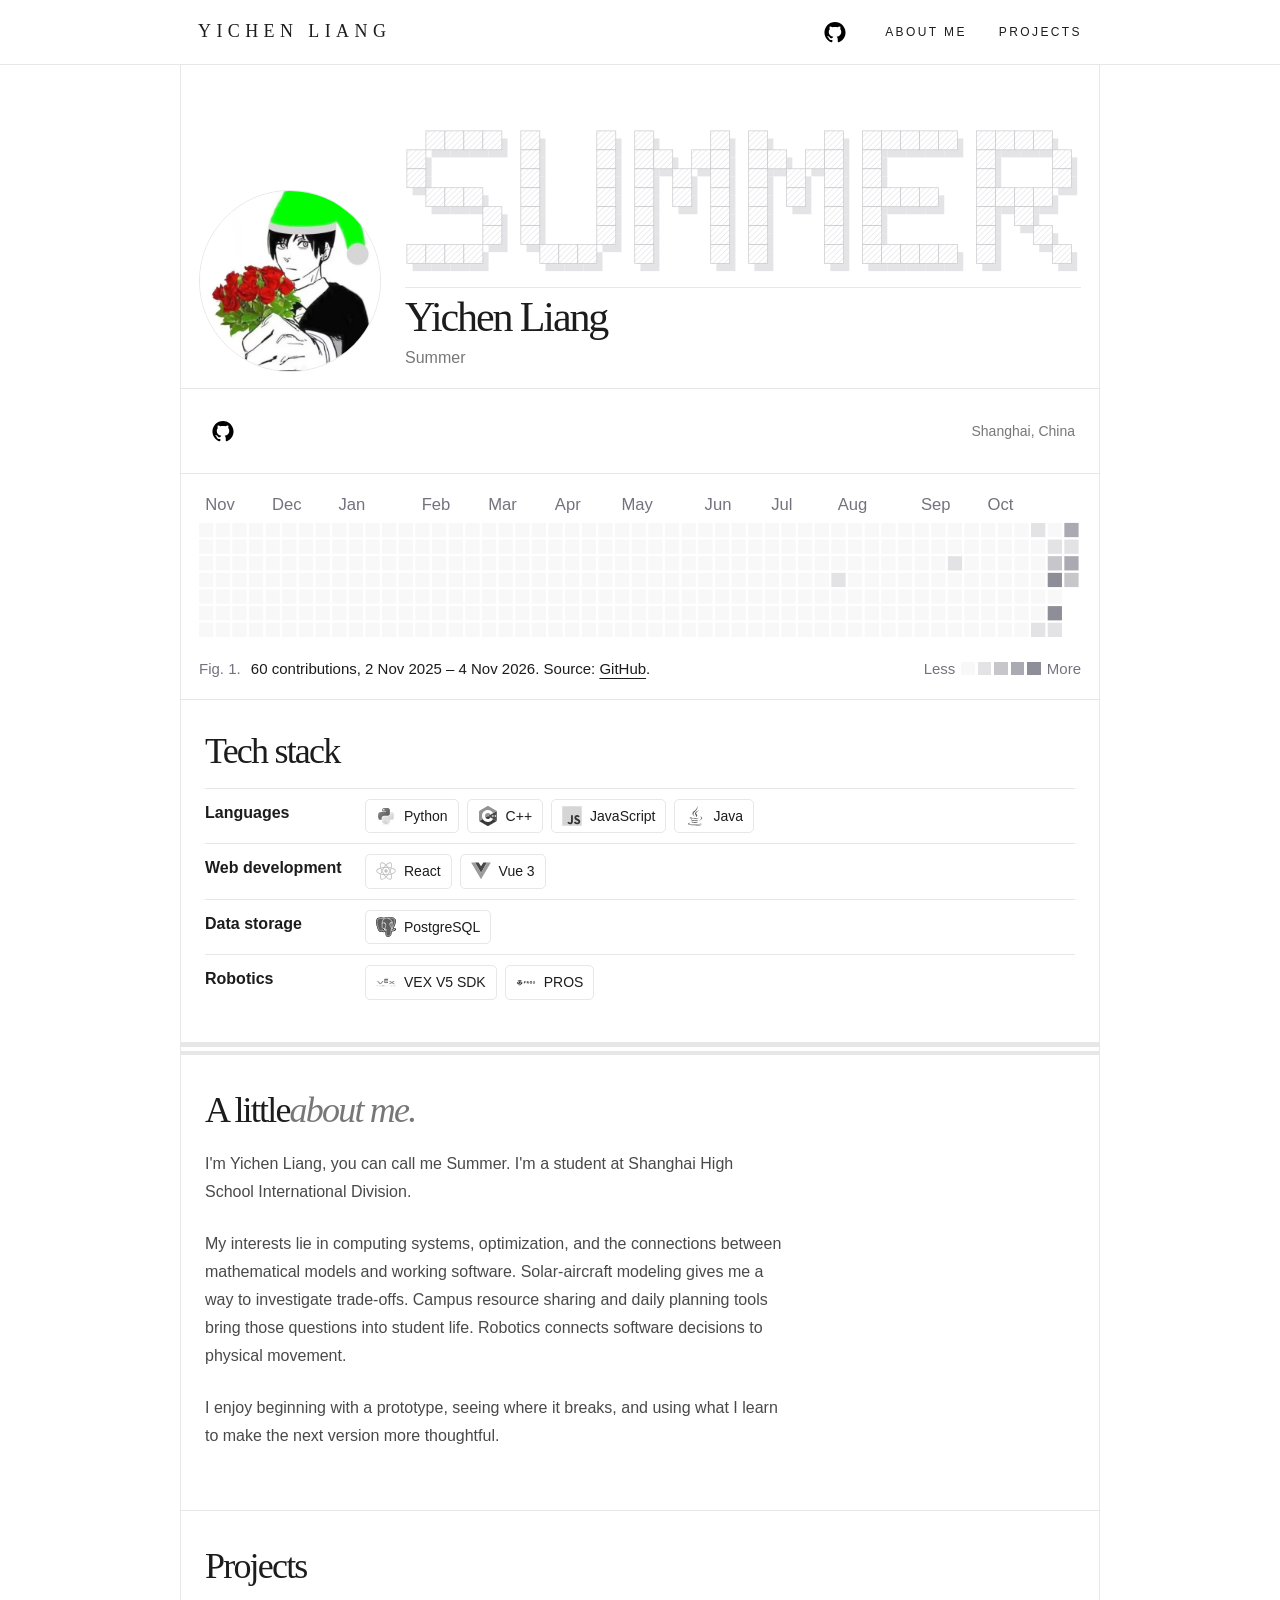
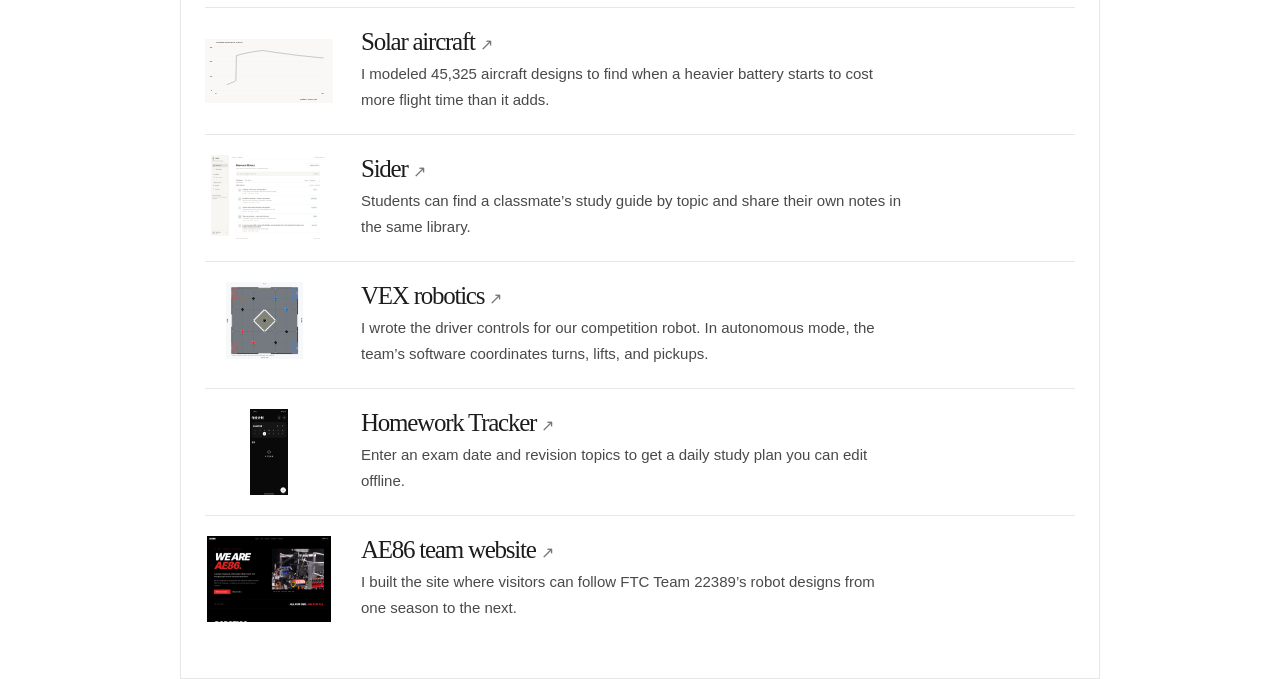
==== index.html @ dab68943 "Add personal portfolio website and project galleries" ====
<!doctype html>
<html lang="en">
  <head>
    <meta charset="utf-8" />
    <meta name="viewport" content="width=device-width,initial-scale=1" />
    <meta
      name="description"
      content="Yichen Liang — selected explorations in computational modeling, control software, and computing systems."
    />
    <title>Yichen Liang — About Me</title>
    <link rel="stylesheet" href="style.css" />
  </head>
  <body class="profile-page">
    <a class="skip" href="#main">Skip to content</a>
    <header>
      <nav class="wrap" aria-label="Main navigation">
        <span class="logo">YICHEN LIANG</span>
        <div class="links">
          <a class="github-icon-link" href="https://github.com/summerliang74" aria-label="Summer on GitHub">
          <img src="assets/github-mark.svg" width="22" height="22" alt="" />
        </a><a class="link" href="#about">About Me</a
          ><a class="link" href="#projects">Projects</a>  
        </div>
      </nav>
    </header>
    <main id="main" class="wrap">
      <section class="profile-head">
        <img
          class="profile-avatar"
          src="assets/summer-avatar.jpg"
          width="940"
          height="940"
          alt="Summer’s illustrated avatar holding red roses"
        /><img
          class="profile-wordmark"
          src="assets/summer-wordmark.svg"
          alt=""
          aria-hidden="true"
        />
        <div class="profile-identity">
          <h1>Yichen Liang</h1>
          <p>Summer</p>
        </div>
      </section>
      <div class="profile-bar">
        <a class="github-icon-link" href="https://github.com/summerliang74" aria-label="Summer on GitHub">
          <img src="assets/github-mark.svg" width="22" height="22" alt="" />
        </a><span>Shanghai, China</span>
      </div>
      <section class="github-activity" aria-label="GitHub contributions">
        <figure class="activity-plate">
          <div
            class="calendar-scroll"
            tabindex="0"
            aria-label="Daily contributions. Use left and right arrow keys to explore dates."
          >
            <svg
              xmlns="http://www.w3.org/2000/svg"
              viewBox="0 0 1113 186"
              font-family="Arial,sans-serif"
              font-size="21"
              fill="#73737f"
            >
              <text x="8" y="23">Nov</text>
              <text x="92" y="23">Dec</text>
              <text x="176" y="23">Jan</text>
              <text x="281" y="23">Feb</text>
              <text x="365" y="23">Mar</text>
              <text x="449" y="23">Apr</text>
              <text x="533" y="23">May</text>
              <text x="638" y="23">Jun</text>
              <text x="722" y="23">Jul</text>
              <text x="806" y="23">Aug</text>
              <text x="911" y="23">Sep</text>
              <text x="995" y="23">Oct</text>
              <rect
                x="0"
                y="39"
                width="18"
                height="18"
                fill="#f8f8f8"
                data-day="2025-11-02"
                data-count="0"
              />
              <rect
                x="0"
                y="60"
                width="18"
                height="18"
                fill="#f8f8f8"
                data-day="2025-11-03"
                data-count="0"
              />
              <rect
                x="0"
                y="81"
                width="18"
                height="18"
                fill="#f8f8f8"
                data-day="2025-11-04"
                data-count="0"
              />
              <rect
                x="0"
                y="102"
                width="18"
                height="18"
                fill="#f8f8f8"
                data-day="2025-11-05"
                data-count="0"
              />
              <rect
                x="0"
                y="123"
                width="18"
                height="18"
                fill="#f8f8f8"
                data-day="2025-11-06"
                data-count="0"
              />
              <rect
                x="0"
                y="144"
                width="18"
                height="18"
                fill="#f8f8f8"
                data-day="2025-11-07"
                data-count="0"
              />
              <rect
                x="0"
                y="165"
                width="18"
                height="18"
                fill="#f8f8f8"
                data-day="2025-11-08"
                data-count="0"
              />
              <rect
                x="21"
                y="39"
                width="18"
                height="18"
                fill="#f8f8f8"
                data-day="2025-11-09"
                data-count="0"
              />
              <rect
                x="21"
                y="60"
                width="18"
                height="18"
                fill="#f8f8f8"
                data-day="2025-11-10"
                data-count="0"
              />
              <rect
                x="21"
                y="81"
                width="18"
                height="18"
                fill="#f8f8f8"
                data-day="2025-11-11"
                data-count="0"
              />
              <rect
                x="21"
                y="102"
                width="18"
                height="18"
                fill="#f8f8f8"
                data-day="2025-11-12"
                data-count="0"
              />
              <rect
                x="21"
                y="123"
                width="18"
                height="18"
                fill="#f8f8f8"
                data-day="2025-11-13"
                data-count="0"
              />
              <rect
                x="21"
                y="144"
                width="18"
                height="18"
                fill="#f8f8f8"
                data-day="2025-11-14"
                data-count="0"
              />
              <rect
                x="21"
                y="165"
                width="18"
                height="18"
                fill="#f8f8f8"
                data-day="2025-11-15"
                data-count="0"
              />
              <rect
                x="42"
                y="39"
                width="18"
                height="18"
                fill="#f8f8f8"
                data-day="2025-11-16"
                data-count="0"
              />
              <rect
                x="42"
                y="60"
                width="18"
                height="18"
                fill="#f8f8f8"
                data-day="2025-11-17"
                data-count="0"
              />
              <rect
                x="42"
                y="81"
                width="18"
                height="18"
                fill="#f8f8f8"
                data-day="2025-11-18"
                data-count="0"
              />
              <rect
                x="42"
                y="102"
                width="18"
                height="18"
                fill="#f8f8f8"
                data-day="2025-11-19"
                data-count="0"
              />
              <rect
                x="42"
                y="123"
                width="18"
                height="18"
                fill="#f8f8f8"
                data-day="2025-11-20"
                data-count="0"
              />
              <rect
                x="42"
                y="144"
                width="18"
                height="18"
                fill="#f8f8f8"
                data-day="2025-11-21"
                data-count="0"
              />
              <rect
                x="42"
                y="165"
                width="18"
                height="18"
                fill="#f8f8f8"
                data-day="2025-11-22"
                data-count="0"
              />
              <rect
                x="63"
                y="39"
                width="18"
                height="18"
                fill="#f8f8f8"
                data-day="2025-11-23"
                data-count="0"
              />
              <rect
                x="63"
                y="60"
                width="18"
                height="18"
                fill="#f8f8f8"
                data-day="2025-11-24"
                data-count="0"
              />
              <rect
                x="63"
                y="81"
                width="18"
                height="18"
                fill="#f8f8f8"
                data-day="2025-11-25"
                data-count="0"
              />
              <rect
                x="63"
                y="102"
                width="18"
                height="18"
                fill="#f8f8f8"
                data-day="2025-11-26"
                data-count="0"
              />
              <rect
                x="63"
                y="123"
                width="18"
                height="18"
                fill="#f8f8f8"
                data-day="2025-11-27"
                data-count="0"
              />
              <rect
                x="63"
                y="144"
                width="18"
                height="18"
                fill="#f8f8f8"
                data-day="2025-11-28"
                data-count="0"
              />
              <rect
                x="63"
                y="165"
                width="18"
                height="18"
                fill="#f8f8f8"
                data-day="2025-11-29"
                data-count="0"
              />
              <rect
                x="84"
                y="39"
                width="18"
                height="18"
                fill="#f8f8f8"
                data-day="2025-11-30"
                data-count="0"
              />
              <rect
                x="84"
                y="60"
                width="18"
                height="18"
                fill="#f8f8f8"
                data-day="2025-12-01"
                data-count="0"
              />
              <rect
                x="84"
                y="81"
                width="18"
                height="18"
                fill="#f8f8f8"
                data-day="2025-12-02"
                data-count="0"
              />
              <rect
                x="84"
                y="102"
                width="18"
                height="18"
                fill="#f8f8f8"
                data-day="2025-12-03"
                data-count="0"
              />
              <rect
                x="84"
                y="123"
                width="18"
                height="18"
                fill="#f8f8f8"
                data-day="2025-12-04"
                data-count="0"
              />
              <rect
                x="84"
                y="144"
                width="18"
                height="18"
                fill="#f8f8f8"
                data-day="2025-12-05"
                data-count="0"
              />
              <rect
                x="84"
                y="165"
                width="18"
                height="18"
                fill="#f8f8f8"
                data-day="2025-12-06"
                data-count="0"
              />
              <rect
                x="105"
                y="39"
                width="18"
                height="18"
                fill="#f8f8f8"
                data-day="2025-12-07"
                data-count="0"
              />
              <rect
                x="105"
                y="60"
                width="18"
                height="18"
                fill="#f8f8f8"
                data-day="2025-12-08"
                data-count="0"
              />
              <rect
                x="105"
                y="81"
                width="18"
                height="18"
                fill="#f8f8f8"
                data-day="2025-12-09"
                data-count="0"
              />
              <rect
                x="105"
                y="102"
                width="18"
                height="18"
                fill="#f8f8f8"
                data-day="2025-12-10"
                data-count="0"
              />
              <rect
                x="105"
                y="123"
                width="18"
                height="18"
                fill="#f8f8f8"
                data-day="2025-12-11"
                data-count="0"
              />
              <rect
                x="105"
                y="144"
                width="18"
                height="18"
                fill="#f8f8f8"
                data-day="2025-12-12"
                data-count="0"
              />
              <rect
                x="105"
                y="165"
                width="18"
                height="18"
                fill="#f8f8f8"
                data-day="2025-12-13"
                data-count="0"
              />
              <rect
                x="126"
                y="39"
                width="18"
                height="18"
                fill="#f8f8f8"
                data-day="2025-12-14"
                data-count="0"
              />
              <rect
                x="126"
                y="60"
                width="18"
                height="18"
                fill="#f8f8f8"
                data-day="2025-12-15"
                data-count="0"
              />
              <rect
                x="126"
                y="81"
                width="18"
                height="18"
                fill="#f8f8f8"
                data-day="2025-12-16"
                data-count="0"
              />
              <rect
                x="126"
                y="102"
                width="18"
                height="18"
                fill="#f8f8f8"
                data-day="2025-12-17"
                data-count="0"
              />
              <rect
                x="126"
                y="123"
                width="18"
                height="18"
                fill="#f8f8f8"
                data-day="2025-12-18"
                data-count="0"
              />
              <rect
                x="126"
                y="144"
                width="18"
                height="18"
                fill="#f8f8f8"
                data-day="2025-12-19"
                data-count="0"
              />
              <rect
                x="126"
                y="165"
                width="18"
                height="18"
                fill="#f8f8f8"
                data-day="2025-12-20"
                data-count="0"
              />
              <rect
                x="147"
                y="39"
                width="18"
                height="18"
                fill="#f8f8f8"
                data-day="2025-12-21"
                data-count="0"
              />
              <rect
                x="147"
                y="60"
                width="18"
                height="18"
                fill="#f8f8f8"
                data-day="2025-12-22"
                data-count="0"
              />
              <rect
                x="147"
                y="81"
                width="18"
                height="18"
                fill="#f8f8f8"
                data-day="2025-12-23"
                data-count="0"
              />
              <rect
                x="147"
                y="102"
                width="18"
                height="18"
                fill="#f8f8f8"
                data-day="2025-12-24"
                data-count="0"
              />
              <rect
                x="147"
                y="123"
                width="18"
                height="18"
                fill="#f8f8f8"
                data-day="2025-12-25"
                data-count="0"
              />
              <rect
                x="147"
                y="144"
                width="18"
                height="18"
                fill="#f8f8f8"
                data-day="2025-12-26"
                data-count="0"
              />
              <rect
                x="147"
                y="165"
                width="18"
                height="18"
                fill="#f8f8f8"
                data-day="2025-12-27"
                data-count="0"
              />
              <rect
                x="168"
                y="39"
                width="18"
                height="18"
                fill="#f8f8f8"
                data-day="2025-12-28"
                data-count="0"
              />
              <rect
                x="168"
                y="60"
                width="18"
                height="18"
                fill="#f8f8f8"
                data-day="2025-12-29"
                data-count="0"
              />
              <rect
                x="168"
                y="81"
                width="18"
                height="18"
                fill="#f8f8f8"
                data-day="2025-12-30"
                data-count="0"
              />
              <rect
                x="168"
                y="102"
                width="18"
                height="18"
                fill="#f8f8f8"
                data-day="2025-12-31"
                data-count="0"
              />
              <rect
                x="168"
                y="123"
                width="18"
                height="18"
                fill="#f8f8f8"
                data-day="2026-01-01"
                data-count="0"
              />
              <rect
                x="168"
                y="144"
                width="18"
                height="18"
                fill="#f8f8f8"
                data-day="2026-01-02"
                data-count="0"
              />
              <rect
                x="168"
                y="165"
                width="18"
                height="18"
                fill="#f8f8f8"
                data-day="2026-01-03"
                data-count="0"
              />
              <rect
                x="189"
                y="39"
                width="18"
                height="18"
                fill="#f8f8f8"
                data-day="2026-01-04"
                data-count="0"
              />
              <rect
                x="189"
                y="60"
                width="18"
                height="18"
                fill="#f8f8f8"
                data-day="2026-01-05"
                data-count="0"
              />
              <rect
                x="189"
                y="81"
                width="18"
                height="18"
                fill="#f8f8f8"
                data-day="2026-01-06"
                data-count="0"
              />
              <rect
                x="189"
                y="102"
                width="18"
                height="18"
                fill="#f8f8f8"
                data-day="2026-01-07"
                data-count="0"
              />
              <rect
                x="189"
                y="123"
                width="18"
                height="18"
                fill="#f8f8f8"
                data-day="2026-01-08"
                data-count="0"
              />
              <rect
                x="189"
                y="144"
                width="18"
                height="18"
                fill="#f8f8f8"
                data-day="2026-01-09"
                data-count="0"
              />
              <rect
                x="189"
                y="165"
                width="18"
                height="18"
                fill="#f8f8f8"
                data-day="2026-01-10"
                data-count="0"
              />
              <rect
                x="210"
                y="39"
                width="18"
                height="18"
                fill="#f8f8f8"
                data-day="2026-01-11"
                data-count="0"
              />
              <rect
                x="210"
                y="60"
                width="18"
                height="18"
                fill="#f8f8f8"
                data-day="2026-01-12"
                data-count="0"
              />
              <rect
                x="210"
                y="81"
                width="18"
                height="18"
                fill="#f8f8f8"
                data-day="2026-01-13"
                data-count="0"
              />
              <rect
                x="210"
                y="102"
                width="18"
                height="18"
                fill="#f8f8f8"
                data-day="2026-01-14"
                data-count="0"
              />
              <rect
                x="210"
                y="123"
                width="18"
                height="18"
                fill="#f8f8f8"
                data-day="2026-01-15"
                data-count="0"
              />
              <rect
                x="210"
                y="144"
                width="18"
                height="18"
                fill="#f8f8f8"
                data-day="2026-01-16"
                data-count="0"
              />
              <rect
                x="210"
                y="165"
                width="18"
                height="18"
                fill="#f8f8f8"
                data-day="2026-01-17"
                data-count="0"
              />
              <rect
                x="231"
                y="39"
                width="18"
                height="18"
                fill="#f8f8f8"
                data-day="2026-01-18"
                data-count="0"
              />
              <rect
                x="231"
                y="60"
                width="18"
                height="18"
                fill="#f8f8f8"
                data-day="2026-01-19"
                data-count="0"
              />
              <rect
                x="231"
                y="81"
                width="18"
                height="18"
                fill="#f8f8f8"
                data-day="2026-01-20"
                data-count="0"
              />
              <rect
                x="231"
                y="102"
                width="18"
                height="18"
                fill="#f8f8f8"
                data-day="2026-01-21"
                data-count="0"
              />
              <rect
                x="231"
                y="123"
                width="18"
                height="18"
                fill="#f8f8f8"
                data-day="2026-01-22"
                data-count="0"
              />
              <rect
                x="231"
                y="144"
                width="18"
                height="18"
                fill="#f8f8f8"
                data-day="2026-01-23"
                data-count="0"
              />
              <rect
                x="231"
                y="165"
                width="18"
                height="18"
                fill="#f8f8f8"
                data-day="2026-01-24"
                data-count="0"
              />
              <rect
                x="252"
                y="39"
                width="18"
                height="18"
                fill="#f8f8f8"
                data-day="2026-01-25"
                data-count="0"
              />
              <rect
                x="252"
                y="60"
                width="18"
                height="18"
                fill="#f8f8f8"
                data-day="2026-01-26"
                data-count="0"
              />
              <rect
                x="252"
                y="81"
                width="18"
                height="18"
                fill="#f8f8f8"
                data-day="2026-01-27"
                data-count="0"
              />
              <rect
                x="252"
                y="102"
                width="18"
                height="18"
                fill="#f8f8f8"
                data-day="2026-01-28"
                data-count="0"
              />
              <rect
                x="252"
                y="123"
                width="18"
                height="18"
                fill="#f8f8f8"
                data-day="2026-01-29"
                data-count="0"
              />
              <rect
                x="252"
                y="144"
                width="18"
                height="18"
                fill="#f8f8f8"
                data-day="2026-01-30"
                data-count="0"
              />
              <rect
                x="252"
                y="165"
                width="18"
                height="18"
                fill="#f8f8f8"
                data-day="2026-01-31"
                data-count="0"
              />
              <rect
                x="273"
                y="39"
                width="18"
                height="18"
                fill="#f8f8f8"
                data-day="2026-02-01"
                data-count="0"
              />
              <rect
                x="273"
                y="60"
                width="18"
                height="18"
                fill="#f8f8f8"
                data-day="2026-02-02"
                data-count="0"
              />
              <rect
                x="273"
                y="81"
                width="18"
                height="18"
                fill="#f8f8f8"
                data-day="2026-02-03"
                data-count="0"
              />
              <rect
                x="273"
                y="102"
                width="18"
                height="18"
                fill="#f8f8f8"
                data-day="2026-02-04"
                data-count="0"
              />
              <rect
                x="273"
                y="123"
                width="18"
                height="18"
                fill="#f8f8f8"
                data-day="2026-02-05"
                data-count="0"
              />
              <rect
                x="273"
                y="144"
                width="18"
                height="18"
                fill="#f8f8f8"
                data-day="2026-02-06"
                data-count="0"
              />
              <rect
                x="273"
                y="165"
                width="18"
                height="18"
                fill="#f8f8f8"
                data-day="2026-02-07"
                data-count="0"
              />
              <rect
                x="294"
                y="39"
                width="18"
                height="18"
                fill="#f8f8f8"
                data-day="2026-02-08"
                data-count="0"
              />
              <rect
                x="294"
                y="60"
                width="18"
                height="18"
                fill="#f8f8f8"
                data-day="2026-02-09"
                data-count="0"
              />
              <rect
                x="294"
                y="81"
                width="18"
                height="18"
                fill="#f8f8f8"
                data-day="2026-02-10"
                data-count="0"
              />
              <rect
                x="294"
                y="102"
                width="18"
                height="18"
                fill="#f8f8f8"
                data-day="2026-02-11"
                data-count="0"
              />
              <rect
                x="294"
                y="123"
                width="18"
                height="18"
                fill="#f8f8f8"
                data-day="2026-02-12"
                data-count="0"
              />
              <rect
                x="294"
                y="144"
                width="18"
                height="18"
                fill="#f8f8f8"
                data-day="2026-02-13"
                data-count="0"
              />
              <rect
                x="294"
                y="165"
                width="18"
                height="18"
                fill="#f8f8f8"
                data-day="2026-02-14"
                data-count="0"
              />
              <rect
                x="315"
                y="39"
                width="18"
                height="18"
                fill="#f8f8f8"
                data-day="2026-02-15"
                data-count="0"
              />
              <rect
                x="315"
                y="60"
                width="18"
                height="18"
                fill="#f8f8f8"
                data-day="2026-02-16"
                data-count="0"
              />
              <rect
                x="315"
                y="81"
                width="18"
                height="18"
                fill="#f8f8f8"
                data-day="2026-02-17"
                data-count="0"
              />
              <rect
                x="315"
                y="102"
                width="18"
                height="18"
                fill="#f8f8f8"
                data-day="2026-02-18"
                data-count="0"
              />
              <rect
                x="315"
                y="123"
                width="18"
                height="18"
                fill="#f8f8f8"
                data-day="2026-02-19"
                data-count="0"
              />
              <rect
                x="315"
                y="144"
                width="18"
                height="18"
                fill="#f8f8f8"
                data-day="2026-02-20"
                data-count="0"
              />
              <rect
                x="315"
                y="165"
                width="18"
                height="18"
                fill="#f8f8f8"
                data-day="2026-02-21"
                data-count="0"
              />
              <rect
                x="336"
                y="39"
                width="18"
                height="18"
                fill="#f8f8f8"
                data-day="2026-02-22"
                data-count="0"
              />
              <rect
                x="336"
                y="60"
                width="18"
                height="18"
                fill="#f8f8f8"
                data-day="2026-02-23"
                data-count="0"
              />
              <rect
                x="336"
                y="81"
                width="18"
                height="18"
                fill="#f8f8f8"
                data-day="2026-02-24"
                data-count="0"
              />
              <rect
                x="336"
                y="102"
                width="18"
                height="18"
                fill="#f8f8f8"
                data-day="2026-02-25"
                data-count="0"
              />
              <rect
                x="336"
                y="123"
                width="18"
                height="18"
                fill="#f8f8f8"
                data-day="2026-02-26"
                data-count="0"
              />
              <rect
                x="336"
                y="144"
                width="18"
                height="18"
                fill="#f8f8f8"
                data-day="2026-02-27"
                data-count="0"
              />
              <rect
                x="336"
                y="165"
                width="18"
                height="18"
                fill="#f8f8f8"
                data-day="2026-02-28"
                data-count="0"
              />
              <rect
                x="357"
                y="39"
                width="18"
                height="18"
                fill="#f8f8f8"
                data-day="2026-03-01"
                data-count="0"
              />
              <rect
                x="357"
                y="60"
                width="18"
                height="18"
                fill="#f8f8f8"
                data-day="2026-03-02"
                data-count="0"
              />
              <rect
                x="357"
                y="81"
                width="18"
                height="18"
                fill="#f8f8f8"
                data-day="2026-03-03"
                data-count="0"
              />
              <rect
                x="357"
                y="102"
                width="18"
                height="18"
                fill="#f8f8f8"
                data-day="2026-03-04"
                data-count="0"
              />
              <rect
                x="357"
                y="123"
                width="18"
                height="18"
                fill="#f8f8f8"
                data-day="2026-03-05"
                data-count="0"
              />
              <rect
                x="357"
                y="144"
                width="18"
                height="18"
                fill="#f8f8f8"
                data-day="2026-03-06"
                data-count="0"
              />
              <rect
                x="357"
                y="165"
                width="18"
                height="18"
                fill="#f8f8f8"
                data-day="2026-03-07"
                data-count="0"
              />
              <rect
                x="378"
                y="39"
                width="18"
                height="18"
                fill="#f8f8f8"
                data-day="2026-03-08"
                data-count="0"
              />
              <rect
                x="378"
                y="60"
                width="18"
                height="18"
                fill="#f8f8f8"
                data-day="2026-03-09"
                data-count="0"
              />
              <rect
                x="378"
                y="81"
                width="18"
                height="18"
                fill="#f8f8f8"
                data-day="2026-03-10"
                data-count="0"
              />
              <rect
                x="378"
                y="102"
                width="18"
                height="18"
                fill="#f8f8f8"
                data-day="2026-03-11"
                data-count="0"
              />
              <rect
                x="378"
                y="123"
                width="18"
                height="18"
                fill="#f8f8f8"
                data-day="2026-03-12"
                data-count="0"
              />
              <rect
                x="378"
                y="144"
                width="18"
                height="18"
                fill="#f8f8f8"
                data-day="2026-03-13"
                data-count="0"
              />
              <rect
                x="378"
                y="165"
                width="18"
                height="18"
                fill="#f8f8f8"
                data-day="2026-03-14"
                data-count="0"
              />
              <rect
                x="399"
                y="39"
                width="18"
                height="18"
                fill="#f8f8f8"
                data-day="2026-03-15"
                data-count="0"
              />
              <rect
                x="399"
                y="60"
                width="18"
                height="18"
                fill="#f8f8f8"
                data-day="2026-03-16"
                data-count="0"
              />
              <rect
                x="399"
                y="81"
                width="18"
                height="18"
                fill="#f8f8f8"
                data-day="2026-03-17"
                data-count="0"
              />
              <rect
                x="399"
                y="102"
                width="18"
                height="18"
                fill="#f8f8f8"
                data-day="2026-03-18"
                data-count="0"
              />
              <rect
                x="399"
                y="123"
                width="18"
                height="18"
                fill="#f8f8f8"
                data-day="2026-03-19"
                data-count="0"
              />
              <rect
                x="399"
                y="144"
                width="18"
                height="18"
                fill="#f8f8f8"
                data-day="2026-03-20"
                data-count="0"
              />
              <rect
                x="399"
                y="165"
                width="18"
                height="18"
                fill="#f8f8f8"
                data-day="2026-03-21"
                data-count="0"
              />
              <rect
                x="420"
                y="39"
                width="18"
                height="18"
                fill="#f8f8f8"
                data-day="2026-03-22"
                data-count="0"
              />
              <rect
                x="420"
                y="60"
                width="18"
                height="18"
                fill="#f8f8f8"
                data-day="2026-03-23"
                data-count="0"
              />
              <rect
                x="420"
                y="81"
                width="18"
                height="18"
                fill="#f8f8f8"
                data-day="2026-03-24"
                data-count="0"
              />
              <rect
                x="420"
                y="102"
                width="18"
                height="18"
                fill="#f8f8f8"
                data-day="2026-03-25"
                data-count="0"
              />
              <rect
                x="420"
                y="123"
                width="18"
                height="18"
                fill="#f8f8f8"
                data-day="2026-03-26"
                data-count="0"
              />
              <rect
                x="420"
                y="144"
                width="18"
                height="18"
                fill="#f8f8f8"
                data-day="2026-03-27"
                data-count="0"
              />
              <rect
                x="420"
                y="165"
                width="18"
                height="18"
                fill="#f8f8f8"
                data-day="2026-03-28"
                data-count="0"
              />
              <rect
                x="441"
                y="39"
                width="18"
                height="18"
                fill="#f8f8f8"
                data-day="2026-03-29"
                data-count="0"
              />
              <rect
                x="441"
                y="60"
                width="18"
                height="18"
                fill="#f8f8f8"
                data-day="2026-03-30"
                data-count="0"
              />
              <rect
                x="441"
                y="81"
                width="18"
                height="18"
                fill="#f8f8f8"
                data-day="2026-03-31"
                data-count="0"
              />
              <rect
                x="441"
                y="102"
                width="18"
                height="18"
                fill="#f8f8f8"
                data-day="2026-04-01"
                data-count="0"
              />
              <rect
                x="441"
                y="123"
                width="18"
                height="18"
                fill="#f8f8f8"
                data-day="2026-04-02"
                data-count="0"
              />
              <rect
                x="441"
                y="144"
                width="18"
                height="18"
                fill="#f8f8f8"
                data-day="2026-04-03"
                data-count="0"
              />
              <rect
                x="441"
                y="165"
                width="18"
                height="18"
                fill="#f8f8f8"
                data-day="2026-04-04"
                data-count="0"
              />
              <rect
                x="462"
                y="39"
                width="18"
                height="18"
                fill="#f8f8f8"
                data-day="2026-04-05"
                data-count="0"
              />
              <rect
                x="462"
                y="60"
                width="18"
                height="18"
                fill="#f8f8f8"
                data-day="2026-04-06"
                data-count="0"
              />
              <rect
                x="462"
                y="81"
                width="18"
                height="18"
                fill="#f8f8f8"
                data-day="2026-04-07"
                data-count="0"
              />
              <rect
                x="462"
                y="102"
                width="18"
                height="18"
                fill="#f8f8f8"
                data-day="2026-04-08"
                data-count="0"
              />
              <rect
                x="462"
                y="123"
                width="18"
                height="18"
                fill="#f8f8f8"
                data-day="2026-04-09"
                data-count="0"
              />
              <rect
                x="462"
                y="144"
                width="18"
                height="18"
                fill="#f8f8f8"
                data-day="2026-04-10"
                data-count="0"
              />
              <rect
                x="462"
                y="165"
                width="18"
                height="18"
                fill="#f8f8f8"
                data-day="2026-04-11"
                data-count="0"
              />
              <rect
                x="483"
                y="39"
                width="18"
                height="18"
                fill="#f8f8f8"
                data-day="2026-04-12"
                data-count="0"
              />
              <rect
                x="483"
                y="60"
                width="18"
                height="18"
                fill="#f8f8f8"
                data-day="2026-04-13"
                data-count="0"
              />
              <rect
                x="483"
                y="81"
                width="18"
                height="18"
                fill="#f8f8f8"
                data-day="2026-04-14"
                data-count="0"
              />
              <rect
                x="483"
                y="102"
                width="18"
                height="18"
                fill="#f8f8f8"
                data-day="2026-04-15"
                data-count="0"
              />
              <rect
                x="483"
                y="123"
                width="18"
                height="18"
                fill="#f8f8f8"
                data-day="2026-04-16"
                data-count="0"
              />
              <rect
                x="483"
                y="144"
                width="18"
                height="18"
                fill="#f8f8f8"
                data-day="2026-04-17"
                data-count="0"
              />
              <rect
                x="483"
                y="165"
                width="18"
                height="18"
                fill="#f8f8f8"
                data-day="2026-04-18"
                data-count="0"
              />
              <rect
                x="504"
                y="39"
                width="18"
                height="18"
                fill="#f8f8f8"
                data-day="2026-04-19"
                data-count="0"
              />
              <rect
                x="504"
                y="60"
                width="18"
                height="18"
                fill="#f8f8f8"
                data-day="2026-04-20"
                data-count="0"
              />
              <rect
                x="504"
                y="81"
                width="18"
                height="18"
                fill="#f8f8f8"
                data-day="2026-04-21"
                data-count="0"
              />
              <rect
                x="504"
                y="102"
                width="18"
                height="18"
                fill="#f8f8f8"
                data-day="2026-04-22"
                data-count="0"
              />
              <rect
                x="504"
                y="123"
                width="18"
                height="18"
                fill="#f8f8f8"
                data-day="2026-04-23"
                data-count="0"
              />
              <rect
                x="504"
                y="144"
                width="18"
                height="18"
                fill="#f8f8f8"
                data-day="2026-04-24"
                data-count="0"
              />
              <rect
                x="504"
                y="165"
                width="18"
                height="18"
                fill="#f8f8f8"
                data-day="2026-04-25"
                data-count="0"
              />
              <rect
                x="525"
                y="39"
                width="18"
                height="18"
                fill="#f8f8f8"
                data-day="2026-04-26"
                data-count="0"
              />
              <rect
                x="525"
                y="60"
                width="18"
                height="18"
                fill="#f8f8f8"
                data-day="2026-04-27"
                data-count="0"
              />
              <rect
                x="525"
                y="81"
                width="18"
                height="18"
                fill="#f8f8f8"
                data-day="2026-04-28"
                data-count="0"
              />
              <rect
                x="525"
                y="102"
                width="18"
                height="18"
                fill="#f8f8f8"
                data-day="2026-04-29"
                data-count="0"
              />
              <rect
                x="525"
                y="123"
                width="18"
                height="18"
                fill="#f8f8f8"
                data-day="2026-04-30"
                data-count="0"
              />
              <rect
                x="525"
                y="144"
                width="18"
                height="18"
                fill="#f8f8f8"
                data-day="2026-05-01"
                data-count="0"
              />
              <rect
                x="525"
                y="165"
                width="18"
                height="18"
                fill="#f8f8f8"
                data-day="2026-05-02"
                data-count="0"
              />
              <rect
                x="546"
                y="39"
                width="18"
                height="18"
                fill="#f8f8f8"
                data-day="2026-05-03"
                data-count="0"
              />
              <rect
                x="546"
                y="60"
                width="18"
                height="18"
                fill="#f8f8f8"
                data-day="2026-05-04"
                data-count="0"
              />
              <rect
                x="546"
                y="81"
                width="18"
                height="18"
                fill="#f8f8f8"
                data-day="2026-05-05"
                data-count="0"
              />
              <rect
                x="546"
                y="102"
                width="18"
                height="18"
                fill="#f8f8f8"
                data-day="2026-05-06"
                data-count="0"
              />
              <rect
                x="546"
                y="123"
                width="18"
                height="18"
                fill="#f8f8f8"
                data-day="2026-05-07"
                data-count="0"
              />
              <rect
                x="546"
                y="144"
                width="18"
                height="18"
                fill="#f8f8f8"
                data-day="2026-05-08"
                data-count="0"
              />
              <rect
                x="546"
                y="165"
                width="18"
                height="18"
                fill="#f8f8f8"
                data-day="2026-05-09"
                data-count="0"
              />
              <rect
                x="567"
                y="39"
                width="18"
                height="18"
                fill="#f8f8f8"
                data-day="2026-05-10"
                data-count="0"
              />
              <rect
                x="567"
                y="60"
                width="18"
                height="18"
                fill="#f8f8f8"
                data-day="2026-05-11"
                data-count="0"
              />
              <rect
                x="567"
                y="81"
                width="18"
                height="18"
                fill="#f8f8f8"
                data-day="2026-05-12"
                data-count="0"
              />
              <rect
                x="567"
                y="102"
                width="18"
                height="18"
                fill="#f8f8f8"
                data-day="2026-05-13"
                data-count="0"
              />
              <rect
                x="567"
                y="123"
                width="18"
                height="18"
                fill="#f8f8f8"
                data-day="2026-05-14"
                data-count="0"
              />
              <rect
                x="567"
                y="144"
                width="18"
                height="18"
                fill="#f8f8f8"
                data-day="2026-05-15"
                data-count="0"
              />
              <rect
                x="567"
                y="165"
                width="18"
                height="18"
                fill="#f8f8f8"
                data-day="2026-05-16"
                data-count="0"
              />
              <rect
                x="588"
                y="39"
                width="18"
                height="18"
                fill="#f8f8f8"
                data-day="2026-05-17"
                data-count="0"
              />
              <rect
                x="588"
                y="60"
                width="18"
                height="18"
                fill="#f8f8f8"
                data-day="2026-05-18"
                data-count="0"
              />
              <rect
                x="588"
                y="81"
                width="18"
                height="18"
                fill="#f8f8f8"
                data-day="2026-05-19"
                data-count="0"
              />
              <rect
                x="588"
                y="102"
                width="18"
                height="18"
                fill="#f8f8f8"
                data-day="2026-05-20"
                data-count="0"
              />
              <rect
                x="588"
                y="123"
                width="18"
                height="18"
                fill="#f8f8f8"
                data-day="2026-05-21"
                data-count="0"
              />
              <rect
                x="588"
                y="144"
                width="18"
                height="18"
                fill="#f8f8f8"
                data-day="2026-05-22"
                data-count="0"
              />
              <rect
                x="588"
                y="165"
                width="18"
                height="18"
                fill="#f8f8f8"
                data-day="2026-05-23"
                data-count="0"
              />
              <rect
                x="609"
                y="39"
                width="18"
                height="18"
                fill="#f8f8f8"
                data-day="2026-05-24"
                data-count="0"
              />
              <rect
                x="609"
                y="60"
                width="18"
                height="18"
                fill="#f8f8f8"
                data-day="2026-05-25"
                data-count="0"
              />
              <rect
                x="609"
                y="81"
                width="18"
                height="18"
                fill="#f8f8f8"
                data-day="2026-05-26"
                data-count="0"
              />
              <rect
                x="609"
                y="102"
                width="18"
                height="18"
                fill="#f8f8f8"
                data-day="2026-05-27"
                data-count="0"
              />
              <rect
                x="609"
                y="123"
                width="18"
                height="18"
                fill="#f8f8f8"
                data-day="2026-05-28"
                data-count="0"
              />
              <rect
                x="609"
                y="144"
                width="18"
                height="18"
                fill="#f8f8f8"
                data-day="2026-05-29"
                data-count="0"
              />
              <rect
                x="609"
                y="165"
                width="18"
                height="18"
                fill="#f8f8f8"
                data-day="2026-05-30"
                data-count="0"
              />
              <rect
                x="630"
                y="39"
                width="18"
                height="18"
                fill="#f8f8f8"
                data-day="2026-05-31"
                data-count="0"
              />
              <rect
                x="630"
                y="60"
                width="18"
                height="18"
                fill="#f8f8f8"
                data-day="2026-06-01"
                data-count="0"
              />
              <rect
                x="630"
                y="81"
                width="18"
                height="18"
                fill="#f8f8f8"
                data-day="2026-06-02"
                data-count="0"
              />
              <rect
                x="630"
                y="102"
                width="18"
                height="18"
                fill="#f8f8f8"
                data-day="2026-06-03"
                data-count="0"
              />
              <rect
                x="630"
                y="123"
                width="18"
                height="18"
                fill="#f8f8f8"
                data-day="2026-06-04"
                data-count="0"
              />
              <rect
                x="630"
                y="144"
                width="18"
                height="18"
                fill="#f8f8f8"
                data-day="2026-06-05"
                data-count="0"
              />
              <rect
                x="630"
                y="165"
                width="18"
                height="18"
                fill="#f8f8f8"
                data-day="2026-06-06"
                data-count="0"
              />
              <rect
                x="651"
                y="39"
                width="18"
                height="18"
                fill="#f8f8f8"
                data-day="2026-06-07"
                data-count="0"
              />
              <rect
                x="651"
                y="60"
                width="18"
                height="18"
                fill="#f8f8f8"
                data-day="2026-06-08"
                data-count="0"
              />
              <rect
                x="651"
                y="81"
                width="18"
                height="18"
                fill="#f8f8f8"
                data-day="2026-06-09"
                data-count="0"
              />
              <rect
                x="651"
                y="102"
                width="18"
                height="18"
                fill="#f8f8f8"
                data-day="2026-06-10"
                data-count="0"
              />
              <rect
                x="651"
                y="123"
                width="18"
                height="18"
                fill="#f8f8f8"
                data-day="2026-06-11"
                data-count="0"
              />
              <rect
                x="651"
                y="144"
                width="18"
                height="18"
                fill="#f8f8f8"
                data-day="2026-06-12"
                data-count="0"
              />
              <rect
                x="651"
                y="165"
                width="18"
                height="18"
                fill="#f8f8f8"
                data-day="2026-06-13"
                data-count="0"
              />
              <rect
                x="672"
                y="39"
                width="18"
                height="18"
                fill="#f8f8f8"
                data-day="2026-06-14"
                data-count="0"
              />
              <rect
                x="672"
                y="60"
                width="18"
                height="18"
                fill="#f8f8f8"
                data-day="2026-06-15"
                data-count="0"
              />
              <rect
                x="672"
                y="81"
                width="18"
                height="18"
                fill="#f8f8f8"
                data-day="2026-06-16"
                data-count="0"
              />
              <rect
                x="672"
                y="102"
                width="18"
                height="18"
                fill="#f8f8f8"
                data-day="2026-06-17"
                data-count="0"
              />
              <rect
                x="672"
                y="123"
                width="18"
                height="18"
                fill="#f8f8f8"
                data-day="2026-06-18"
                data-count="0"
              />
              <rect
                x="672"
                y="144"
                width="18"
                height="18"
                fill="#f8f8f8"
                data-day="2026-06-19"
                data-count="0"
              />
              <rect
                x="672"
                y="165"
                width="18"
                height="18"
                fill="#f8f8f8"
                data-day="2026-06-20"
                data-count="0"
              />
              <rect
                x="693"
                y="39"
                width="18"
                height="18"
                fill="#f8f8f8"
                data-day="2026-06-21"
                data-count="0"
              />
              <rect
                x="693"
                y="60"
                width="18"
                height="18"
                fill="#f8f8f8"
                data-day="2026-06-22"
                data-count="0"
              />
              <rect
                x="693"
                y="81"
                width="18"
                height="18"
                fill="#f8f8f8"
                data-day="2026-06-23"
                data-count="0"
              />
              <rect
                x="693"
                y="102"
                width="18"
                height="18"
                fill="#f8f8f8"
                data-day="2026-06-24"
                data-count="0"
              />
              <rect
                x="693"
                y="123"
                width="18"
                height="18"
                fill="#f8f8f8"
                data-day="2026-06-25"
                data-count="0"
              />
              <rect
                x="693"
                y="144"
                width="18"
                height="18"
                fill="#f8f8f8"
                data-day="2026-06-26"
                data-count="0"
              />
              <rect
                x="693"
                y="165"
                width="18"
                height="18"
                fill="#f8f8f8"
                data-day="2026-06-27"
                data-count="0"
              />
              <rect
                x="714"
                y="39"
                width="18"
                height="18"
                fill="#f8f8f8"
                data-day="2026-06-28"
                data-count="0"
              />
              <rect
                x="714"
                y="60"
                width="18"
                height="18"
                fill="#f8f8f8"
                data-day="2026-06-29"
                data-count="0"
              />
              <rect
                x="714"
                y="81"
                width="18"
                height="18"
                fill="#f8f8f8"
                data-day="2026-06-30"
                data-count="0"
              />
              <rect
                x="714"
                y="102"
                width="18"
                height="18"
                fill="#f8f8f8"
                data-day="2026-07-01"
                data-count="0"
              />
              <rect
                x="714"
                y="123"
                width="18"
                height="18"
                fill="#f8f8f8"
                data-day="2026-07-02"
                data-count="0"
              />
              <rect
                x="714"
                y="144"
                width="18"
                height="18"
                fill="#f8f8f8"
                data-day="2026-07-03"
                data-count="0"
              />
              <rect
                x="714"
                y="165"
                width="18"
                height="18"
                fill="#f8f8f8"
                data-day="2026-07-04"
                data-count="0"
              />
              <rect
                x="735"
                y="39"
                width="18"
                height="18"
                fill="#f8f8f8"
                data-day="2026-07-05"
                data-count="0"
              />
              <rect
                x="735"
                y="60"
                width="18"
                height="18"
                fill="#f8f8f8"
                data-day="2026-07-06"
                data-count="0"
              />
              <rect
                x="735"
                y="81"
                width="18"
                height="18"
                fill="#f8f8f8"
                data-day="2026-07-07"
                data-count="0"
              />
              <rect
                x="735"
                y="102"
                width="18"
                height="18"
                fill="#f8f8f8"
                data-day="2026-07-08"
                data-count="0"
              />
              <rect
                x="735"
                y="123"
                width="18"
                height="18"
                fill="#f8f8f8"
                data-day="2026-07-09"
                data-count="0"
              />
              <rect
                x="735"
                y="144"
                width="18"
                height="18"
                fill="#f8f8f8"
                data-day="2026-07-10"
                data-count="0"
              />
              <rect
                x="735"
                y="165"
                width="18"
                height="18"
                fill="#f8f8f8"
                data-day="2026-07-11"
                data-count="0"
              />
              <rect
                x="756"
                y="39"
                width="18"
                height="18"
                fill="#f8f8f8"
                data-day="2026-07-12"
                data-count="0"
              />
              <rect
                x="756"
                y="60"
                width="18"
                height="18"
                fill="#f8f8f8"
                data-day="2026-07-13"
                data-count="0"
              />
              <rect
                x="756"
                y="81"
                width="18"
                height="18"
                fill="#f8f8f8"
                data-day="2026-07-14"
                data-count="0"
              />
              <rect
                x="756"
                y="102"
                width="18"
                height="18"
                fill="#f8f8f8"
                data-day="2026-07-15"
                data-count="0"
              />
              <rect
                x="756"
                y="123"
                width="18"
                height="18"
                fill="#f8f8f8"
                data-day="2026-07-16"
                data-count="0"
              />
              <rect
                x="756"
                y="144"
                width="18"
                height="18"
                fill="#f8f8f8"
                data-day="2026-07-17"
                data-count="0"
              />
              <rect
                x="756"
                y="165"
                width="18"
                height="18"
                fill="#f8f8f8"
                data-day="2026-07-18"
                data-count="0"
              />
              <rect
                x="777"
                y="39"
                width="18"
                height="18"
                fill="#f8f8f8"
                data-day="2026-07-19"
                data-count="0"
              />
              <rect
                x="777"
                y="60"
                width="18"
                height="18"
                fill="#f8f8f8"
                data-day="2026-07-20"
                data-count="0"
              />
              <rect
                x="777"
                y="81"
                width="18"
                height="18"
                fill="#f8f8f8"
                data-day="2026-07-21"
                data-count="0"
              />
              <rect
                x="777"
                y="102"
                width="18"
                height="18"
                fill="#f8f8f8"
                data-day="2026-07-22"
                data-count="0"
              />
              <rect
                x="777"
                y="123"
                width="18"
                height="18"
                fill="#f8f8f8"
                data-day="2026-07-23"
                data-count="0"
              />
              <rect
                x="777"
                y="144"
                width="18"
                height="18"
                fill="#f8f8f8"
                data-day="2026-07-24"
                data-count="0"
              />
              <rect
                x="777"
                y="165"
                width="18"
                height="18"
                fill="#f8f8f8"
                data-day="2026-07-25"
                data-count="0"
              />
              <rect
                x="798"
                y="39"
                width="18"
                height="18"
                fill="#f8f8f8"
                data-day="2026-07-26"
                data-count="0"
              />
              <rect
                x="798"
                y="60"
                width="18"
                height="18"
                fill="#f8f8f8"
                data-day="2026-07-27"
                data-count="0"
              />
              <rect
                x="798"
                y="81"
                width="18"
                height="18"
                fill="#f8f8f8"
                data-day="2026-07-28"
                data-count="0"
              />
              <rect
                x="798"
                y="102"
                width="18"
                height="18"
                fill="#e3e3e5"
                data-day="2026-07-29"
                data-count="1"
              />
              <rect
                x="798"
                y="123"
                width="18"
                height="18"
                fill="#f8f8f8"
                data-day="2026-07-30"
                data-count="0"
              />
              <rect
                x="798"
                y="144"
                width="18"
                height="18"
                fill="#f8f8f8"
                data-day="2026-07-31"
                data-count="0"
              />
              <rect
                x="798"
                y="165"
                width="18"
                height="18"
                fill="#f8f8f8"
                data-day="2026-08-01"
                data-count="0"
              />
              <rect
                x="819"
                y="39"
                width="18"
                height="18"
                fill="#f8f8f8"
                data-day="2026-08-02"
                data-count="0"
              />
              <rect
                x="819"
                y="60"
                width="18"
                height="18"
                fill="#f8f8f8"
                data-day="2026-08-03"
                data-count="0"
              />
              <rect
                x="819"
                y="81"
                width="18"
                height="18"
                fill="#f8f8f8"
                data-day="2026-08-04"
                data-count="0"
              />
              <rect
                x="819"
                y="102"
                width="18"
                height="18"
                fill="#f8f8f8"
                data-day="2026-08-05"
                data-count="0"
              />
              <rect
                x="819"
                y="123"
                width="18"
                height="18"
                fill="#f8f8f8"
                data-day="2026-08-06"
                data-count="0"
              />
              <rect
                x="819"
                y="144"
                width="18"
                height="18"
                fill="#f8f8f8"
                data-day="2026-08-07"
                data-count="0"
              />
              <rect
                x="819"
                y="165"
                width="18"
                height="18"
                fill="#f8f8f8"
                data-day="2026-08-08"
                data-count="0"
              />
              <rect
                x="840"
                y="39"
                width="18"
                height="18"
                fill="#f8f8f8"
                data-day="2026-08-09"
                data-count="0"
              />
              <rect
                x="840"
                y="60"
                width="18"
                height="18"
                fill="#f8f8f8"
                data-day="2026-08-10"
                data-count="0"
              />
              <rect
                x="840"
                y="81"
                width="18"
                height="18"
                fill="#f8f8f8"
                data-day="2026-08-11"
                data-count="0"
              />
              <rect
                x="840"
                y="102"
                width="18"
                height="18"
                fill="#f8f8f8"
                data-day="2026-08-12"
                data-count="0"
              />
              <rect
                x="840"
                y="123"
                width="18"
                height="18"
                fill="#f8f8f8"
                data-day="2026-08-13"
                data-count="0"
              />
              <rect
                x="840"
                y="144"
                width="18"
                height="18"
                fill="#f8f8f8"
                data-day="2026-08-14"
                data-count="0"
              />
              <rect
                x="840"
                y="165"
                width="18"
                height="18"
                fill="#f8f8f8"
                data-day="2026-08-15"
                data-count="0"
              />
              <rect
                x="861"
                y="39"
                width="18"
                height="18"
                fill="#f8f8f8"
                data-day="2026-08-16"
                data-count="0"
              />
              <rect
                x="861"
                y="60"
                width="18"
                height="18"
                fill="#f8f8f8"
                data-day="2026-08-17"
                data-count="0"
              />
              <rect
                x="861"
                y="81"
                width="18"
                height="18"
                fill="#f8f8f8"
                data-day="2026-08-18"
                data-count="0"
              />
              <rect
                x="861"
                y="102"
                width="18"
                height="18"
                fill="#f8f8f8"
                data-day="2026-08-19"
                data-count="0"
              />
              <rect
                x="861"
                y="123"
                width="18"
                height="18"
                fill="#f8f8f8"
                data-day="2026-08-20"
                data-count="0"
              />
              <rect
                x="861"
                y="144"
                width="18"
                height="18"
                fill="#f8f8f8"
                data-day="2026-08-21"
                data-count="0"
              />
              <rect
                x="861"
                y="165"
                width="18"
                height="18"
                fill="#f8f8f8"
                data-day="2026-08-22"
                data-count="0"
              />
              <rect
                x="882"
                y="39"
                width="18"
                height="18"
                fill="#f8f8f8"
                data-day="2026-08-23"
                data-count="0"
              />
              <rect
                x="882"
                y="60"
                width="18"
                height="18"
                fill="#f8f8f8"
                data-day="2026-08-24"
                data-count="0"
              />
              <rect
                x="882"
                y="81"
                width="18"
                height="18"
                fill="#f8f8f8"
                data-day="2026-08-25"
                data-count="0"
              />
              <rect
                x="882"
                y="102"
                width="18"
                height="18"
                fill="#f8f8f8"
                data-day="2026-08-26"
                data-count="0"
              />
              <rect
                x="882"
                y="123"
                width="18"
                height="18"
                fill="#f8f8f8"
                data-day="2026-08-27"
                data-count="0"
              />
              <rect
                x="882"
                y="144"
                width="18"
                height="18"
                fill="#f8f8f8"
                data-day="2026-08-28"
                data-count="0"
              />
              <rect
                x="882"
                y="165"
                width="18"
                height="18"
                fill="#f8f8f8"
                data-day="2026-08-29"
                data-count="0"
              />
              <rect
                x="903"
                y="39"
                width="18"
                height="18"
                fill="#f8f8f8"
                data-day="2026-08-30"
                data-count="0"
              />
              <rect
                x="903"
                y="60"
                width="18"
                height="18"
                fill="#f8f8f8"
                data-day="2026-08-31"
                data-count="0"
              />
              <rect
                x="903"
                y="81"
                width="18"
                height="18"
                fill="#f8f8f8"
                data-day="2026-09-01"
                data-count="0"
              />
              <rect
                x="903"
                y="102"
                width="18"
                height="18"
                fill="#f8f8f8"
                data-day="2026-09-02"
                data-count="0"
              />
              <rect
                x="903"
                y="123"
                width="18"
                height="18"
                fill="#f8f8f8"
                data-day="2026-09-03"
                data-count="0"
              />
              <rect
                x="903"
                y="144"
                width="18"
                height="18"
                fill="#f8f8f8"
                data-day="2026-09-04"
                data-count="0"
              />
              <rect
                x="903"
                y="165"
                width="18"
                height="18"
                fill="#f8f8f8"
                data-day="2026-09-05"
                data-count="0"
              />
              <rect
                x="924"
                y="39"
                width="18"
                height="18"
                fill="#f8f8f8"
                data-day="2026-09-06"
                data-count="0"
              />
              <rect
                x="924"
                y="60"
                width="18"
                height="18"
                fill="#f8f8f8"
                data-day="2026-09-07"
                data-count="0"
              />
              <rect
                x="924"
                y="81"
                width="18"
                height="18"
                fill="#f8f8f8"
                data-day="2026-09-08"
                data-count="0"
              />
              <rect
                x="924"
                y="102"
                width="18"
                height="18"
                fill="#f8f8f8"
                data-day="2026-09-09"
                data-count="0"
              />
              <rect
                x="924"
                y="123"
                width="18"
                height="18"
                fill="#f8f8f8"
                data-day="2026-09-10"
                data-count="0"
              />
              <rect
                x="924"
                y="144"
                width="18"
                height="18"
                fill="#f8f8f8"
                data-day="2026-09-11"
                data-count="0"
              />
              <rect
                x="924"
                y="165"
                width="18"
                height="18"
                fill="#f8f8f8"
                data-day="2026-09-12"
                data-count="0"
              />
              <rect
                x="945"
                y="39"
                width="18"
                height="18"
                fill="#f8f8f8"
                data-day="2026-09-13"
                data-count="0"
              />
              <rect
                x="945"
                y="60"
                width="18"
                height="18"
                fill="#f8f8f8"
                data-day="2026-09-14"
                data-count="0"
              />
              <rect
                x="945"
                y="81"
                width="18"
                height="18"
                fill="#e3e3e5"
                data-day="2026-09-15"
                data-count="3"
              />
              <rect
                x="945"
                y="102"
                width="18"
                height="18"
                fill="#f8f8f8"
                data-day="2026-09-16"
                data-count="0"
              />
              <rect
                x="945"
                y="123"
                width="18"
                height="18"
                fill="#f8f8f8"
                data-day="2026-09-17"
                data-count="0"
              />
              <rect
                x="945"
                y="144"
                width="18"
                height="18"
                fill="#f8f8f8"
                data-day="2026-09-18"
                data-count="0"
              />
              <rect
                x="945"
                y="165"
                width="18"
                height="18"
                fill="#f8f8f8"
                data-day="2026-09-19"
                data-count="0"
              />
              <rect
                x="966"
                y="39"
                width="18"
                height="18"
                fill="#f8f8f8"
                data-day="2026-09-20"
                data-count="0"
              />
              <rect
                x="966"
                y="60"
                width="18"
                height="18"
                fill="#f8f8f8"
                data-day="2026-09-21"
                data-count="0"
              />
              <rect
                x="966"
                y="81"
                width="18"
                height="18"
                fill="#f8f8f8"
                data-day="2026-09-22"
                data-count="0"
              />
              <rect
                x="966"
                y="102"
                width="18"
                height="18"
                fill="#f8f8f8"
                data-day="2026-09-23"
                data-count="0"
              />
              <rect
                x="966"
                y="123"
                width="18"
                height="18"
                fill="#f8f8f8"
                data-day="2026-09-24"
                data-count="0"
              />
              <rect
                x="966"
                y="144"
                width="18"
                height="18"
                fill="#f8f8f8"
                data-day="2026-09-25"
                data-count="0"
              />
              <rect
                x="966"
                y="165"
                width="18"
                height="18"
                fill="#f8f8f8"
                data-day="2026-09-26"
                data-count="0"
              />
              <rect
                x="987"
                y="39"
                width="18"
                height="18"
                fill="#f8f8f8"
                data-day="2026-09-27"
                data-count="0"
              />
              <rect
                x="987"
                y="60"
                width="18"
                height="18"
                fill="#f8f8f8"
                data-day="2026-09-28"
                data-count="0"
              />
              <rect
                x="987"
                y="81"
                width="18"
                height="18"
                fill="#f8f8f8"
                data-day="2026-09-29"
                data-count="0"
              />
              <rect
                x="987"
                y="102"
                width="18"
                height="18"
                fill="#f8f8f8"
                data-day="2026-09-30"
                data-count="0"
              />
              <rect
                x="987"
                y="123"
                width="18"
                height="18"
                fill="#f8f8f8"
                data-day="2026-10-01"
                data-count="0"
              />
              <rect
                x="987"
                y="144"
                width="18"
                height="18"
                fill="#f8f8f8"
                data-day="2026-10-02"
                data-count="0"
              />
              <rect
                x="987"
                y="165"
                width="18"
                height="18"
                fill="#f8f8f8"
                data-day="2026-10-03"
                data-count="0"
              />
              <rect
                x="1008"
                y="39"
                width="18"
                height="18"
                fill="#f8f8f8"
                data-day="2026-10-04"
                data-count="0"
              />
              <rect
                x="1008"
                y="60"
                width="18"
                height="18"
                fill="#f8f8f8"
                data-day="2026-10-05"
                data-count="0"
              />
              <rect
                x="1008"
                y="81"
                width="18"
                height="18"
                fill="#f8f8f8"
                data-day="2026-10-06"
                data-count="0"
              />
              <rect
                x="1008"
                y="102"
                width="18"
                height="18"
                fill="#f8f8f8"
                data-day="2026-10-07"
                data-count="0"
              />
              <rect
                x="1008"
                y="123"
                width="18"
                height="18"
                fill="#f8f8f8"
                data-day="2026-10-08"
                data-count="0"
              />
              <rect
                x="1008"
                y="144"
                width="18"
                height="18"
                fill="#f8f8f8"
                data-day="2026-10-09"
                data-count="0"
              />
              <rect
                x="1008"
                y="165"
                width="18"
                height="18"
                fill="#f8f8f8"
                data-day="2026-10-10"
                data-count="0"
              />
              <rect
                x="1029"
                y="39"
                width="18"
                height="18"
                fill="#f8f8f8"
                data-day="2026-10-11"
                data-count="0"
              />
              <rect
                x="1029"
                y="60"
                width="18"
                height="18"
                fill="#f8f8f8"
                data-day="2026-10-12"
                data-count="0"
              />
              <rect
                x="1029"
                y="81"
                width="18"
                height="18"
                fill="#f8f8f8"
                data-day="2026-10-13"
                data-count="0"
              />
              <rect
                x="1029"
                y="102"
                width="18"
                height="18"
                fill="#f8f8f8"
                data-day="2026-10-14"
                data-count="0"
              />
              <rect
                x="1029"
                y="123"
                width="18"
                height="18"
                fill="#f8f8f8"
                data-day="2026-10-15"
                data-count="0"
              />
              <rect
                x="1029"
                y="144"
                width="18"
                height="18"
                fill="#f8f8f8"
                data-day="2026-10-16"
                data-count="0"
              />
              <rect
                x="1029"
                y="165"
                width="18"
                height="18"
                fill="#f8f8f8"
                data-day="2026-10-17"
                data-count="0"
              />
              <rect
                x="1050"
                y="39"
                width="18"
                height="18"
                fill="#e3e3e5"
                data-day="2026-10-18"
                data-count="1"
              />
              <rect
                x="1050"
                y="60"
                width="18"
                height="18"
                fill="#f8f8f8"
                data-day="2026-10-19"
                data-count="0"
              />
              <rect
                x="1050"
                y="81"
                width="18"
                height="18"
                fill="#f8f8f8"
                data-day="2026-10-20"
                data-count="0"
              />
              <rect
                x="1050"
                y="102"
                width="18"
                height="18"
                fill="#f8f8f8"
                data-day="2026-10-21"
                data-count="0"
              />
              <rect
                x="1050"
                y="123"
                width="18"
                height="18"
                fill="#f8f8f8"
                data-day="2026-10-22"
                data-count="0"
              />
              <rect
                x="1050"
                y="144"
                width="18"
                height="18"
                fill="#f8f8f8"
                data-day="2026-10-23"
                data-count="0"
              />
              <rect
                x="1050"
                y="165"
                width="18"
                height="18"
                fill="#e3e3e5"
                data-day="2026-10-24"
                data-count="3"
              />
              <rect
                x="1071"
                y="39"
                width="18"
                height="18"
                fill="#f8f8f8"
                data-day="2026-10-25"
                data-count="0"
              />
              <rect
                x="1071"
                y="60"
                width="18"
                height="18"
                fill="#e3e3e5"
                data-day="2026-10-26"
                data-count="2"
              />
              <rect
                x="1071"
                y="81"
                width="18"
                height="18"
                fill="#c6c6cb"
                data-day="2026-10-27"
                data-count="4"
              />
              <rect
                x="1071"
                y="102"
                width="18"
                height="18"
                fill="#8e8e99"
                data-day="2026-10-28"
                data-count="11"
              />
              <rect
                x="1071"
                y="123"
                width="18"
                height="18"
                fill="#f8f8f8"
                data-day="2026-10-29"
                data-count="0"
              />
              <rect
                x="1071"
                y="144"
                width="18"
                height="18"
                fill="#8e8e99"
                data-day="2026-10-30"
                data-count="12"
              />
              <rect
                x="1071"
                y="165"
                width="18"
                height="18"
                fill="#e3e3e5"
                data-day="2026-10-31"
                data-count="3"
              />
              <rect
                x="1092"
                y="39"
                width="18"
                height="18"
                fill="#aaaab2"
                data-day="2026-11-01"
                data-count="7"
              />
              <rect
                x="1092"
                y="60"
                width="18"
                height="18"
                fill="#e3e3e5"
                data-day="2026-11-02"
                data-count="2"
              />
              <rect
                x="1092"
                y="81"
                width="18"
                height="18"
                fill="#aaaab2"
                data-day="2026-11-03"
                data-count="7"
              />
              <rect
                x="1092"
                y="102"
                width="18"
                height="18"
                fill="#c6c6cb"
                data-day="2026-11-04"
                data-count="4"
              />
            </svg>
          </div>
          <figcaption>
            <span
              ><span class="figure-number">Fig. 1.</span> 60 contributions, 2 Nov 2025 – 4 Nov 2026.
              Source: <a href="https://github.com/summerliang74">GitHub</a>.</span
            ><span class="activity-key"
              >Less
              <span aria-hidden="true"
                ><i style="background: #f8f8f8"></i><i style="background: #e3e3e5"></i
                ><i style="background: #c6c6cb"></i><i style="background: #aaaab2"></i
                ><i style="background: #8e8e99"></i
              ></span>
              More</span
            >
          </figcaption>
        </figure>
      </section>
      <section class="tech-stack" aria-labelledby="stack-title">
        <h2 id="stack-title">Tech stack</h2>
        <dl>
          <dt>Languages</dt>
          <dd>
            <ul class="stack-chips">
              <li class="stack-chip">
                <img src="assets/stack/python.svg" alt="" width="20" height="20" />
                <span>Python</span>
              </li>
              <li class="stack-chip">
                <img src="assets/stack/cplusplus.svg" alt="" width="20" height="20" />
                <span>C++</span>
              </li>
              <li class="stack-chip">
                <img src="assets/stack/javascript.svg" alt="" width="20" height="20" />
                <span>JavaScript</span>
              </li>
              <li class="stack-chip">
                <img src="assets/stack/java.svg" alt="" width="20" height="20" />
                <span>Java</span>
              </li>
            </ul>
          </dd>
          <dt>Web development</dt>
          <dd>
            <ul class="stack-chips">
              <li class="stack-chip">
                <img src="assets/stack/react.svg" alt="" width="20" height="20" />
                <span>React</span>
              </li>
              <li class="stack-chip">
                <img src="assets/stack/vuejs.svg" alt="" width="20" height="20" />
                <span>Vue 3</span>
              </li>
            </ul>
          </dd>
          <dt>Data storage</dt>
          <dd>
            <ul class="stack-chips">
              <li class="stack-chip">
                <img src="assets/stack/postgresql.svg" alt="" width="20" height="20" />
                <span>PostgreSQL</span>
              </li>
            </ul>
          </dd>
          <dt>Robotics</dt>
          <dd>
            <ul class="stack-chips">
              <li class="stack-chip">
                <img src="assets/stack/vex.png" alt="" width="20" height="20" />
                <span>VEX V5 SDK</span>
              </li>
              <li class="stack-chip">
                <img src="assets/stack/pros.svg" alt="" width="20" height="20" />
                <span>PROS</span>
              </li>
            </ul>
          </dd>
        </dl>
      </section>
      <section id="about" class="split">
        <h2>A little<br /><em>about me.</em></h2>
        <div class="about-body">
          <blockquote>Understanding the system.<br />Questioning the trade-off.</blockquote>
          <p>
            I'm Yichen Liang, you can call me Summer. I'm a student at Shanghai High School International
            Division.
          </p>
          <p>
            My interests lie in computing systems, optimization, and the connections between
            mathematical models and working software. Solar-aircraft modeling gives me a way to
            investigate trade-offs. Campus resource sharing and daily planning tools bring those
            questions into student life. Robotics connects software decisions to physical movement.
          </p>
          <p>
            I enjoy beginning with a prototype, seeing where it breaks, and using what I learn to
            make the next version more thoughtful.
          </p>
        </div>
      </section>
      <section id="projects" class="project-summaries" aria-labelledby="projects-title">
        <h2 id="projects-title">Projects</h2>
        <ul>
          <li>
            <a href="solar-aircraft.html">
              <img src="assets/battery-response.svg" alt="" width="128" height="86" loading="lazy" />
              <div>
                <h3>Solar aircraft <span aria-hidden="true">↗</span></h3>
                <p>I modeled 45,325 aircraft designs to find when a heavier battery starts to cost more flight time than it adds.</p>
              </div>
            </a>
          </li>
          <li>
            <a href="sider.html">
              <img src="assets/sider-library.png" alt="" width="128" height="86" loading="lazy" />
              <div>
                <h3>Sider <span aria-hidden="true">↗</span></h3>
                <p>Students can find a classmate’s study guide by topic and share their own notes in the same library.</p>
              </div>
            </a>
          </li>
          <li>
            <a href="vex.html">
              <img src="assets/vex-field.png" alt="" width="128" height="86" loading="lazy" />
              <div>
                <h3>VEX robotics <span aria-hidden="true">↗</span></h3>
                <p>I wrote the driver controls for our competition robot. In autonomous mode, the team’s software coordinates turns, lifts, and pickups.</p>
              </div>
            </a>
          </li>
          <li>
            <a href="homework-tracker.html">
              <img src="assets/planner-mobile.png" alt="" width="128" height="86" loading="lazy" />
              <div>
                <h3>Homework Tracker <span aria-hidden="true">↗</span></h3>
                <p>Enter an exam date and revision topics to get a daily study plan you can edit offline.</p>
              </div>
            </a>
          </li>
          <li>
            <a href="ftc-website.html">
              <img src="assets/ftc-home.png" alt="" width="128" height="86" loading="lazy" />
              <div>
                <h3>AE86 team website <span aria-hidden="true">↗</span></h3>
                <p>I built the site where visitors can follow FTC Team 22389’s robot designs from one season to the next.</p>
              </div>
            </a>
          </li>
        </ul>
      </section>
    </main>
    <output class="day-tip" hidden></output>
    <script src="calendar.js"></script>
  </body>
</html>
---- style.css ----
:root {
  --paper: #f9f8f6;
  --ink: #1c1c1c;
  --muted: rgba(28, 28, 28, 0.6);
  --line: rgba(28, 28, 28, 0.1);
}
* {
  box-sizing: border-box;
}
html {
  scroll-behavior: smooth;
  scroll-padding-top: 100px;
}
body {
  margin: 0;
  background: var(--paper);
  color: var(--ink);
  font-family: Arial, "Microsoft YaHei", sans-serif;
  font-size: 16px;
  line-height: 1.75;
}
a {
  color: inherit;
  text-decoration: none;
}
a.link {
  position: relative;
  display: inline-block;
}
a.link:after {
  content: "";
  position: absolute;
  bottom: 0;
  left: 0;
  width: 100%;
  height: 1px;
  background: currentColor;
  transform: scaleX(0);
  transform-origin: right;
  transition: transform 0.5s;
}
a.link:hover:after,
a.link:focus-visible:after {
  transform: scaleX(1);
  transform-origin: left;
}
a:focus-visible,
summary:focus-visible {
  outline: 1px solid var(--ink);
  outline-offset: 6px;
}
.wrap {
  max-width: 1280px;
  margin: auto;
  padding: 0 48px;
}
header {
  position: fixed;
  inset: 0 0 auto;
  z-index: 5;
  background: rgba(249, 248, 246, 0.95);
  border-bottom: 1px solid var(--line);
}
nav {
  display: flex;
  justify-content: space-between;
  align-items: center;
  min-height: 84px;
  gap: 24px;
}
.logo {
  font-family: Georgia, serif;
  font-size: 18px;
  letter-spacing: 0.3em;
}
nav .links {
  display: flex;
  gap: 32px;
}
nav .links,
.label,
.more {
  font-size: 12px;
  letter-spacing: 0.2em;
  text-transform: uppercase;
}
.label {
  color: var(--muted);
}
h1,
h2,
h3,
.serif {
  font-family: Georgia, "Times New Roman", serif;
  font-weight: 400;
  letter-spacing: -0.05em;
}
h1 {
  font-size: clamp(64px, 10.7vw, 144px);
  line-height: 0.95;
  margin: 46px 0 52px;
}
h2 {
  font-size: clamp(44px, 5vw, 72px);
  line-height: 1.1;
  margin: 0;
}
h3 {
  font-size: clamp(32px, 3.4vw, 48px);
  line-height: 1.15;
  margin: 0 0 24px;
}
p {
  max-width: 65ch;
  margin: 0 0 24px;
  color: rgba(28, 28, 28, 0.8);
}
em {
  font-weight: 400;
  color: var(--muted);
}
section {
  padding: 160px 0;
  border-bottom: 1px solid var(--line);
}
.hero {
  padding-top: 170px;
  padding-bottom: 96px;
}
.hero-foot,
.split {
  display: grid;
  grid-template-columns: 5fr 7fr;
  gap: 96px;
}
.hero-foot p {
  max-width: 440px;
}
.hero-foot .label {
  align-self: end;
}
.section-head {
  display: flex;
  justify-content: space-between;
  align-items: end;
  gap: 24px;
  margin-bottom: 80px;
}
.work {
  display: grid;
  grid-template-columns: 1fr 4fr 7fr;
  gap: 32px;
  padding: 48px 0;
  border-bottom: 1px solid var(--line);
  transition:
    border-color 0.5s,
    background-color 0.5s;
}
.work:hover {
  border-color: rgba(28, 28, 28, 0.4);
  background: rgba(28, 28, 28, 0.02);
}
.work:hover h3 {
  font-style: italic;
}
.work .number {
  font-family: Georgia, serif;
  font-size: 24px;
  color: var(--muted);
}
.work p {
  max-width: 480px;
}
.meta {
  font-size: 12px;
  color: var(--muted);
  margin-top: 24px;
}
.more {
  cursor: pointer;
  list-style: none;
  display: flex;
  justify-content: space-between;
  align-items: center;
  padding: 12px 0;
  border-bottom: 1px solid var(--line);
}
.more::-webkit-details-marker {
  display: none;
}
.more:after {
  content: "+";
  font-size: 20px;
}
details[open] .more:after {
  content: "−";
}
details p {
  margin-top: 24px;
  font-size: 14px;
}
blockquote {
  font-family: Georgia, serif;
  font-size: clamp(30px, 3.6vw, 48px);
  line-height: 1.3;
  letter-spacing: -0.03em;
  margin: 0 0 40px;
}
.about-body {
  max-width: 480px;
}
.note {
  font-size: 13px;
  color: var(--muted);
}
footer {
  padding: 48px 0;
}
footer .wrap {
  display: flex;
  justify-content: space-between;
  gap: 24px;
  font-size: 12px;
  color: var(--muted);
}
.skip {
  position: fixed;
  left: 24px;
  top: -100px;
  background: var(--paper);
  z-index: 10;
  padding: 12px;
}
.skip:focus {
  top: 10px;
}
@media (max-width: 760px) {
  .wrap {
    padding: 0 24px;
  }
  nav {
    min-height: 76px;
  }
  .logo {
    font-size: 15px;
    letter-spacing: 0.15em;
  }
  nav .links {
    gap: 16px;
    font-size: 10px;
    letter-spacing: 0.1em;
  }
  section {
    padding: 96px 0;
  }
  .hero {
    padding-top: 140px;
  }
  .hero-foot,
  .split {
    grid-template-columns: 1fr;
    gap: 40px;
  }
  .section-head {
    display: block;
    margin-bottom: 40px;
  }
  .section-head .label {
    margin-top: 24px;
  }
  .work {
    grid-template-columns: 28px 1fr;
    gap: 20px;
  }
  .work .description {
    grid-column: 2;
  }
  .work h3 {
    margin-bottom: 16px;
  }
  .section-head h2 {
    font-size: 48px;
  }
  footer .wrap {
    flex-direction: column;
    gap: 8px;
  }
}
@media (prefers-reduced-motion: reduce) {
  html {
    scroll-behavior: auto;
  }
  *,
  *:after {
    transition: none !important;
  }
}

.feature {
  display: grid;
  grid-template-columns: 5fr 7fr;
  gap: 64px;
  padding-bottom: 80px;
  border-bottom: 1px solid var(--line);
}
figure {
  margin: 0;
}
figure img {
  width: 100%;
  height: auto;
  display: block;
}
figcaption {
  font-size: 13px;
  color: var(--muted);
  line-height: 1.7;
  margin-top: 16px;
}
.feature h3 {
  font-size: clamp(40px, 4.5vw, 64px);
}
.reading {
  max-width: 760px;
}
.reading section {
  padding: 80px 0;
}
.reading h2 {
  font-size: 42px;
  margin-bottom: 28px;
}
.name {
  font-size: clamp(64px, 10vw, 128px);
}
@media (max-width: 760px) {
  .feature {
    grid-template-columns: 1fr;
    gap: 32px;
  }
}
.sider-feature {
  padding-top: 96px;
}
.sider-intro {
  align-self: center;
}
.sider-intro blockquote {
  font-size: clamp(28px, 3vw, 42px);
}
a.more:after {
  content: none;
}
.reading section {
  padding: 96px 0;
}
@media (min-width: 761px) {
  .reading section {
    padding: 160px 0;
  }
}

.project-entry {
  display: grid;
  grid-template-columns: 60px 1fr 40px;
  gap: 32px;
  align-items: center;
  padding: 40px 0;
  border-bottom: 1px solid var(--line);
  transition:
    background-color 0.5s,
    border-color 0.5s;
}
.project-entry:hover {
  background: rgba(28, 28, 28, 0.02);
  border-color: rgba(28, 28, 28, 0.4);
}
.project-entry:hover h3 {
  font-style: italic;
}
.project-entry h3 {
  margin: 0 0 8px;
}
.project-entry p {
  margin: 0;
  color: var(--muted);
}
.project-entry .number {
  font-family: Georgia, serif;
  color: var(--muted);
}
.entry-arrow {
  font-size: 28px;
}
.project-media img,
.project-media video {
  width: 100%;
  height: auto;
  display: block;
}
.project-media h2 {
  margin-bottom: 40px;
}
.phone-media {
  max-width: 360px;
  margin: auto;
}
.project-media figure {
  overflow: hidden;
}
.project-media figcaption {
  max-width: 70ch;
}
.project-media a:focus-visible {
  outline-offset: 2px;
}
@media (max-width: 760px) {
  .project-entry {
    grid-template-columns: 26px 1fr 24px;
    gap: 16px;
  }
  .project-entry h3 {
    font-size: 32px;
  }
  .project-entry p {
    font-size: 14px;
  }
}

.project-entry {
  grid-template-columns: 36px minmax(0, 1fr) 32px;
  column-gap: 24px;
  row-gap: 28px;
  padding: 48px 0 64px;
}
.project-cover {
  grid-column: 1/-1;
  display: block;
  overflow: hidden;
  aspect-ratio: 16/9;
  background: rgba(28, 28, 28, 0.025);
}
.project-cover img {
  display: block;
  width: 100%;
  height: 100%;
  object-fit: contain;
  transition: transform 1s;
}
.project-entry:hover .project-cover img {
  transform: scale(1.025);
}
.portrait-cover img {
  padding: 24px;
}
.project-entry .number {
  grid-column: 1;
}
.project-entry h3 {
  font-size: clamp(32px, 4vw, 52px);
}
@media (min-width: 1000px) {
  .project-entry {
    grid-template-columns: minmax(0, 1.3fr) 28px minmax(0, 1fr) 28px;
    gap: 32px;
    align-items: center;
  }
  .project-cover {
    grid-column: 1;
    grid-row: 1;
  }
  .project-entry .number {
    grid-column: 2;
  }
  .project-entry > div {
    grid-column: 3;
  }
  .entry-arrow {
    grid-column: 4;
  }
}
@media (prefers-reduced-motion: reduce) {
  .project-entry:hover .project-cover img {
    transform: none;
  }
}

.inline-media {
  margin-top: 36px;
  margin-bottom: 40px;
}
.inline-media img {
  display: block;
  width: 100%;
  height: auto;
}
.inline-media a {
  display: block;
}
.inline-media.phone-media {
  margin-left: auto;
  margin-right: auto;
}
.inline-media figcaption {
  line-height: 1.75;
}
.inline-media a:focus-visible {
  outline-offset: 4px;
}

.visual-story h2 {
  margin-bottom: 24px;
}
.image-gallery {
  display: grid;
  grid-template-columns: repeat(2, minmax(0, 1fr));
  gap: 64px 40px;
  margin-top: 48px;
}
.image-gallery figure:first-child {
  grid-column: 1/-1;
}
.image-gallery img {
  width: 100%;
  height: auto;
  max-height: 720px;
  object-fit: contain;
  display: block;
}
.image-gallery a {
  display: block;
  background: rgba(28, 28, 28, 0.025);
}
@media (max-width: 760px) {
  .image-gallery {
    grid-template-columns: 1fr;
    gap: 48px;
  }
  .image-gallery img {
    max-height: 640px;
  }
}

.github-activity {
  padding-block: 72px;
}
.github-activity h2 {
  margin-bottom: 16px;
}
.calendar-scroll {
  overflow-x: auto;
}
.calendar-scroll img {
  display: block;
  width: 100%;
  min-width: 620px;
  height: auto;
}
.github-activity .note {
  margin-top: 12px;
}

.github-activity .calendar-scroll {
  padding: 16px;
  border: 1px solid var(--line);
  border-radius: 6px;
  background: white;
}

.activity-plate {
  background: white;
  border: 1px solid #e3e3e5;
  padding: clamp(12px, 2vw, 24px);
}
.activity-plate .calendar-scroll {
  padding: 0;
  border: 0;
  border-radius: 0;
}
.activity-plate figcaption {
  display: flex;
  flex-wrap: wrap;
  justify-content: space-between;
  align-items: center;
  gap: 12px;
  font-size: clamp(14px, 1.55vw, 20px);
  color: var(--ink);
}
.figure-number,
.activity-key {
  color: #73737f;
}
.figure-number {
  margin-right: 6px;
}
.activity-plate a {
  text-decoration: underline;
  text-underline-offset: 4px;
}
.activity-key,
.activity-key span {
  display: inline-flex;
  align-items: center;
  gap: 6px;
}
.activity-key span {
  gap: 3px;
}
.activity-key i {
  width: 0.9em;
  height: 0.9em;
}
.profile-page {
  background: white;
}
.profile-page .wrap {
  max-width: 920px;
  padding-inline: 18px;
}
.profile-page main.wrap {
  padding: 0;
  border-inline: 1px solid var(--line);
}
.profile-page header {
  position: sticky;
  top: 0;
  background: white;
}
.profile-page nav {
  min-height: 64px;
}
.profile-head,
.profile-bar {
  display: flex;
  gap: 24px;
  align-items: center;
  padding: 24px;
  border-bottom: 1px solid var(--line);
}
.profile-head h1 {
  font-size: clamp(38px, 6vw, 64px);
  margin: 8px 0;
}
.profile-head p,
.profile-bar span {
  margin: 0;
  color: var(--muted);
}
.monogram {
  display: grid;
  place-items: center;
  flex: none;
  width: clamp(68px, 12vw, 120px);
  aspect-ratio: 1;
  border: 1px solid var(--line);
  border-radius: 50%;
  font: italic 36px Georgia;
}
.profile-bar {
  justify-content: space-between;
  font-size: 14px;
}
.profile-page .github-activity {
  padding: 18px;
}
.profile-page .activity-plate {
  border: 0;
  padding: 0;
}
.calendar-scroll svg {
  display: block;
  width: 100%;
  min-width: 620px;
}
.calendar-scroll rect:hover {
  stroke: #62626b;
}
.profile-page .activity-plate figcaption {
  font-size: 15px;
}
.profile-page #about {
  display: block;
  padding: 36px 24px;
  border-top: 12px double var(--line);
}
.profile-page #about h2 {
  font-size: 36px;
  margin-bottom: 20px;
}
.profile-page #about h2 br,
.profile-page #about blockquote,
.profile-page #about .note {
  display: none;
}
.profile-page .about-body {
  max-width: 70ch;
}
.day-tip {
  position: fixed;
  z-index: 60;
  pointer-events: none;
  padding: 8px 14px;
  border-radius: 6px;
  background: #171719;
  color: white;
  font:
    14px/1.5 Arial,
    sans-serif;
}
.day-tip[hidden] {
  display: none;
}
.profile-head {
  display: grid;
  grid-template-columns: clamp(78px, 19vw, 182px) minmax(0, 1fr);
  align-items: end;
  gap: 14px clamp(12px, 2vw, 24px);
  padding: clamp(32px, 5vw, 68px) 18px 16px;
}
.profile-avatar {
  grid-column: 1;
  grid-row: 1 / 3;
  width: 100%;
  height: auto;
  border-radius: 50%;
  border: 1px solid var(--line);
}
.profile-wordmark {
  grid-column: 2;
  width: 100%;
  height: auto;
}
.profile-identity {
  grid-column: 2;
  border-top: 1px solid var(--line);
}
.profile-head h1 {
  margin: 10px 0 6px;
  font-size: clamp(28px, 4vw, 42px);
}
.profile-head p {
  font-size: clamp(12px, 2vw, 16px);
}
.tech-stack {
  padding: 32px 24px;
}
.tech-stack h2 {
  font-size: 36px;
  margin-bottom: 16px;
}
.tech-stack dl {
  display: grid;
  grid-template-columns: minmax(0, 10rem) 1fr;
  margin: 0;
}
.tech-stack dt,
.tech-stack dd {
  margin: 0;
  padding: 10px 0;
  border-top: 1px solid var(--line);
}
.tech-stack dt {
  font-weight: 600;
}
@media (max-width: 480px) {
  .tech-stack dl {
    grid-template-columns: 1fr;
  }
  .tech-stack dt {
    padding-bottom: 0;
  }
  .tech-stack dd {
    border: 0;
    padding-top: 2px;
  }
}

.project-summaries {
  padding: 36px 24px;
}

.project-summaries h2 {
  font-size: 36px;
}

.project-summaries ul {
  padding: 0;
  margin: 20px 0 0;
  list-style: none;
}

.project-summaries li {
  border-top: 1px solid var(--line);
}

.project-summaries a {
  display: grid;
  grid-template-columns: clamp(76px, 18vw, 128px) 1fr;
  align-items: center;
  gap: clamp(14px, 3vw, 28px);
  padding: 20px 0;
}

.project-summaries img {
  width: 100%;
  height: 86px;
  object-fit: contain;
}

.project-summaries h3 {
  margin: 0 0 4px;
  font-size: 25px;
}

.project-summaries h3 span {
  font-size: 16px;
  color: var(--muted);
}

.project-summaries a:is(:hover, :focus-visible) h3 {
  text-decoration: underline;
  text-underline-offset: 4px;
}

.project-summaries p {
  margin: 0;
  font-size: 15px;
}

/* Project pages share the profile grid and navigation. */
.detail-page main > section,
.detail-page .reading > section {
  padding: 36px 24px;
}

.detail-page .hero {
  padding-block: 48px 32px;
}

.detail-page .hero h1 {
  font-size: clamp(36px, 5vw, 56px);
  line-height: 1.07;
  margin: 16px 0 22px;
}

.detail-page h2 {
  font-size: clamp(28px, 4vw, 36px);
  line-height: 1.15;
  margin-bottom: 18px;
}

.detail-page .reading {
  max-width: none;
}

.detail-page p {
  max-width: 70ch;
}

.detail-page .hero-foot {
  display: block;
}

.detail-page section > p:last-child {
  margin-bottom: 0;
}

.detail-page .image-gallery {
  margin-top: 24px;
  gap: 32px 24px;
}

.detail-page .inline-media {
  margin-block: 24px;
}

.detail-page footer {
  padding: 24px 0;
}

@media (max-width: 600px) {
  .detail-page main > section,
  .detail-page .reading > section {
    padding: 28px 18px;
  }
}

.stack-chips {
  display: flex;
  flex-wrap: wrap;
  gap: 8px;
  margin: 0;
  padding: 0;
  list-style: none;
}

.stack-chip {
  display: inline-flex;
  align-items: center;
  gap: 8px;
  padding: 4px 10px;
  border: 1px solid var(--line);
  border-radius: 5px;
  font-size: 14px;
  white-space: nowrap;
}

.stack-chip img {
  object-fit: contain;
  filter: grayscale(1);
}

.github-icon-link {
  display: inline-flex;
  align-items: center;
  justify-content: center;
  min-width: 36px;
  min-height: 36px;
}

.github-icon-link:hover {
  opacity: 0.7;
}

.profile-page nav .links {
  align-items: center;
}
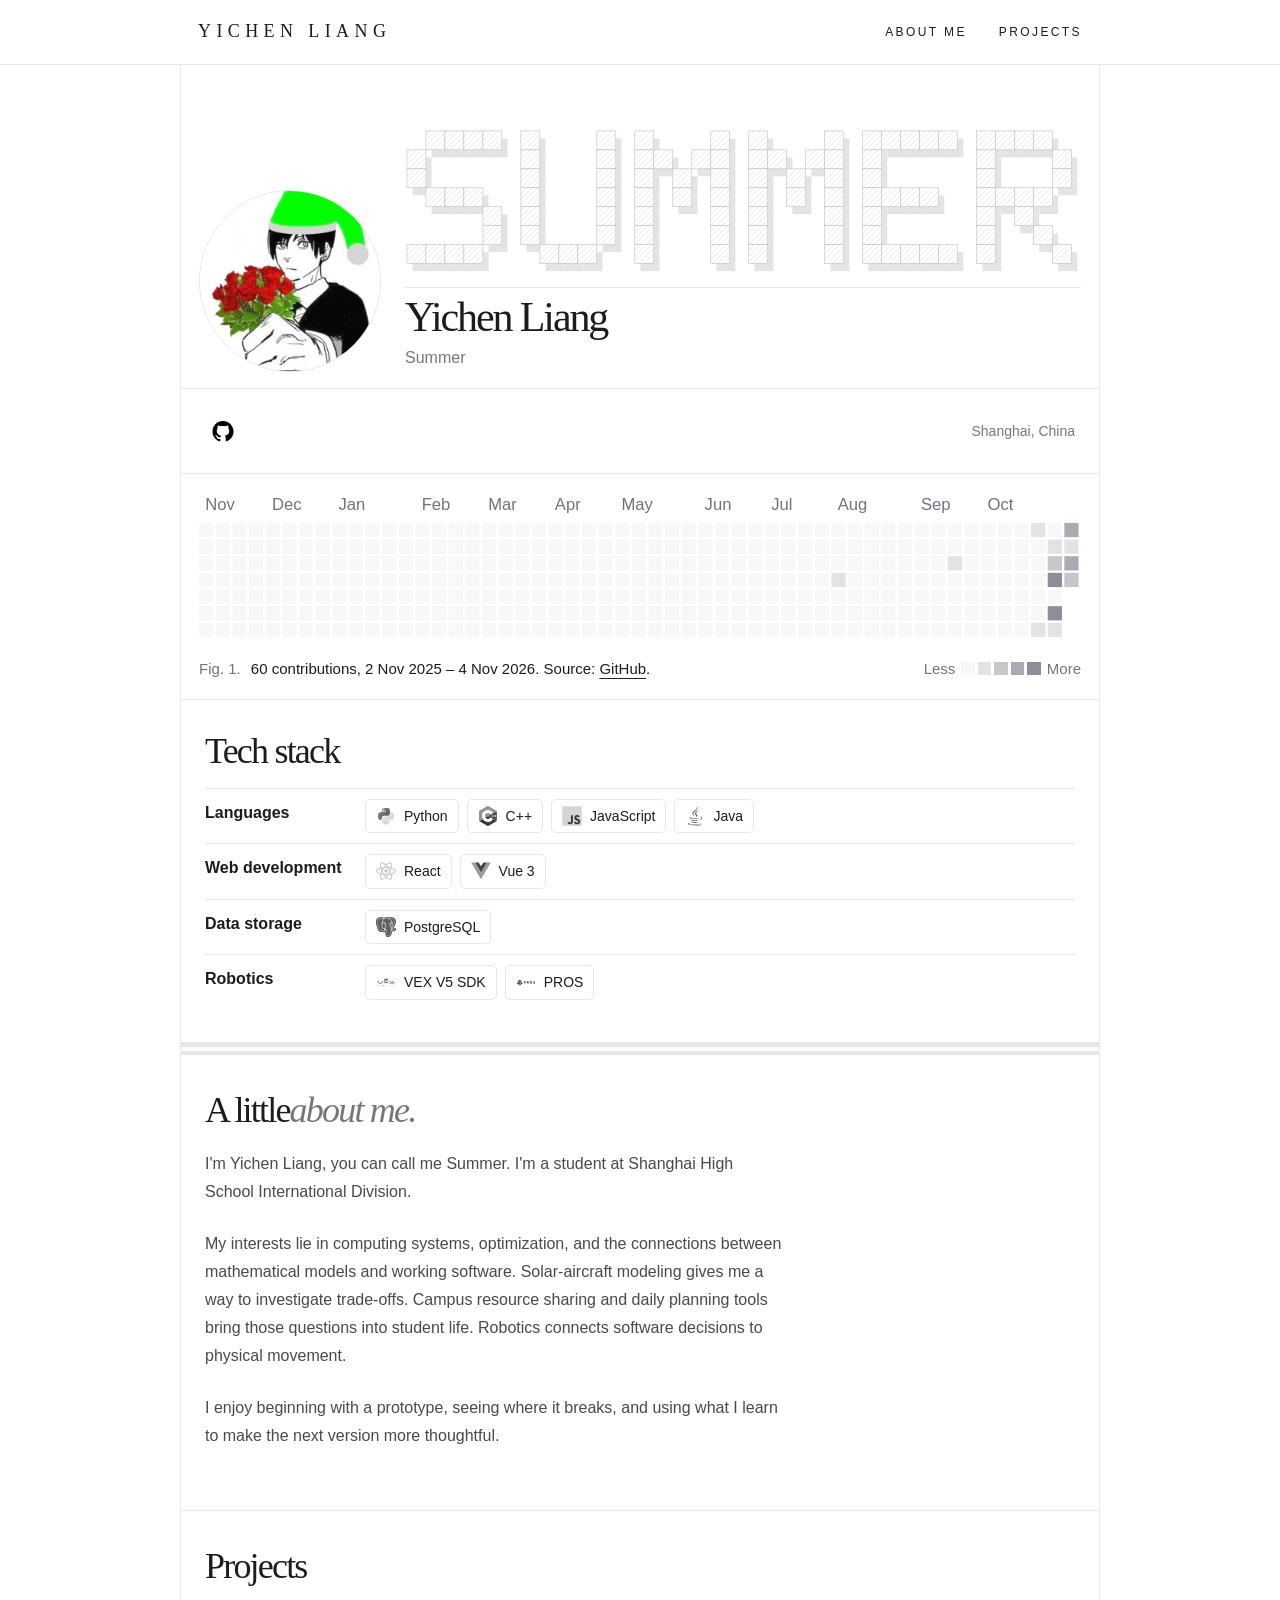
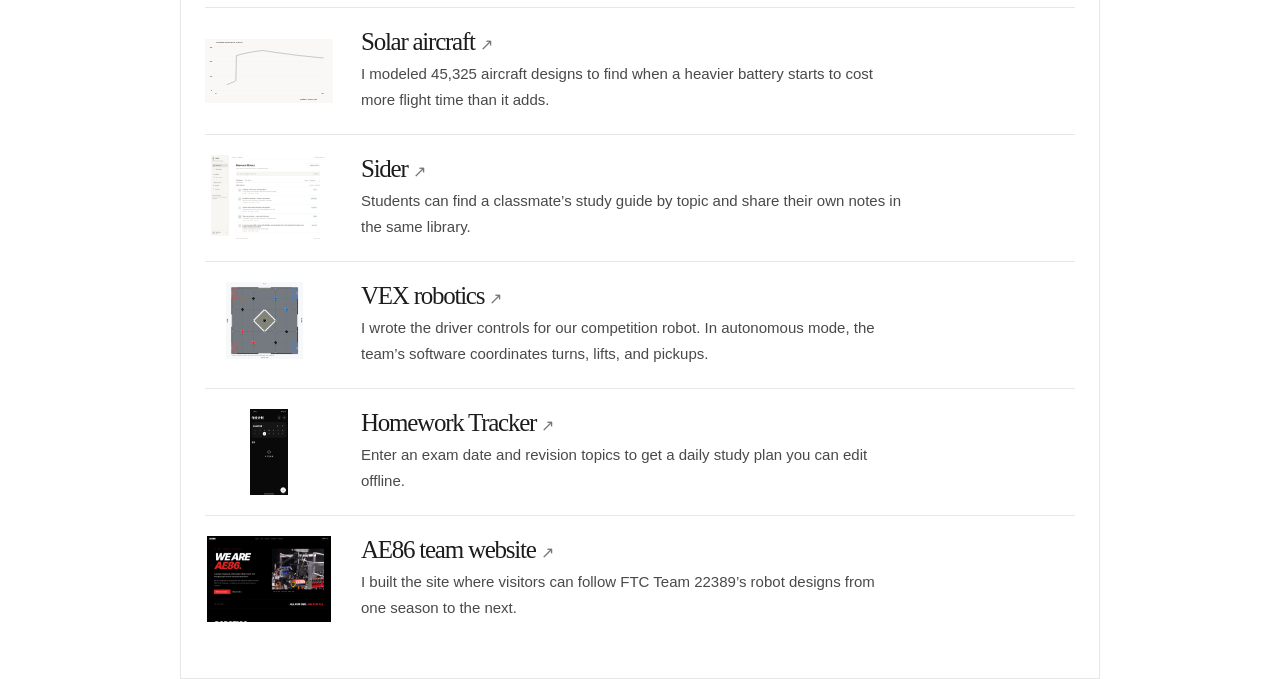
==== commit 8d4706ac: "Remove GitHub icon from navigation" ====
--- a/index.html
+++ b/index.html
@@ -17,7 +17,6 @@
         <span class="logo">YICHEN LIANG</span>
         <div class="links">
           <a class="github-icon-link" href="https://github.com/summerliang74" aria-label="Summer on GitHub">
-          <img src="assets/github-mark.svg" width="22" height="22" alt="" />
         </a><a class="link" href="#about">About Me</a
           ><a class="link" href="#projects">Projects</a>  
         </div>
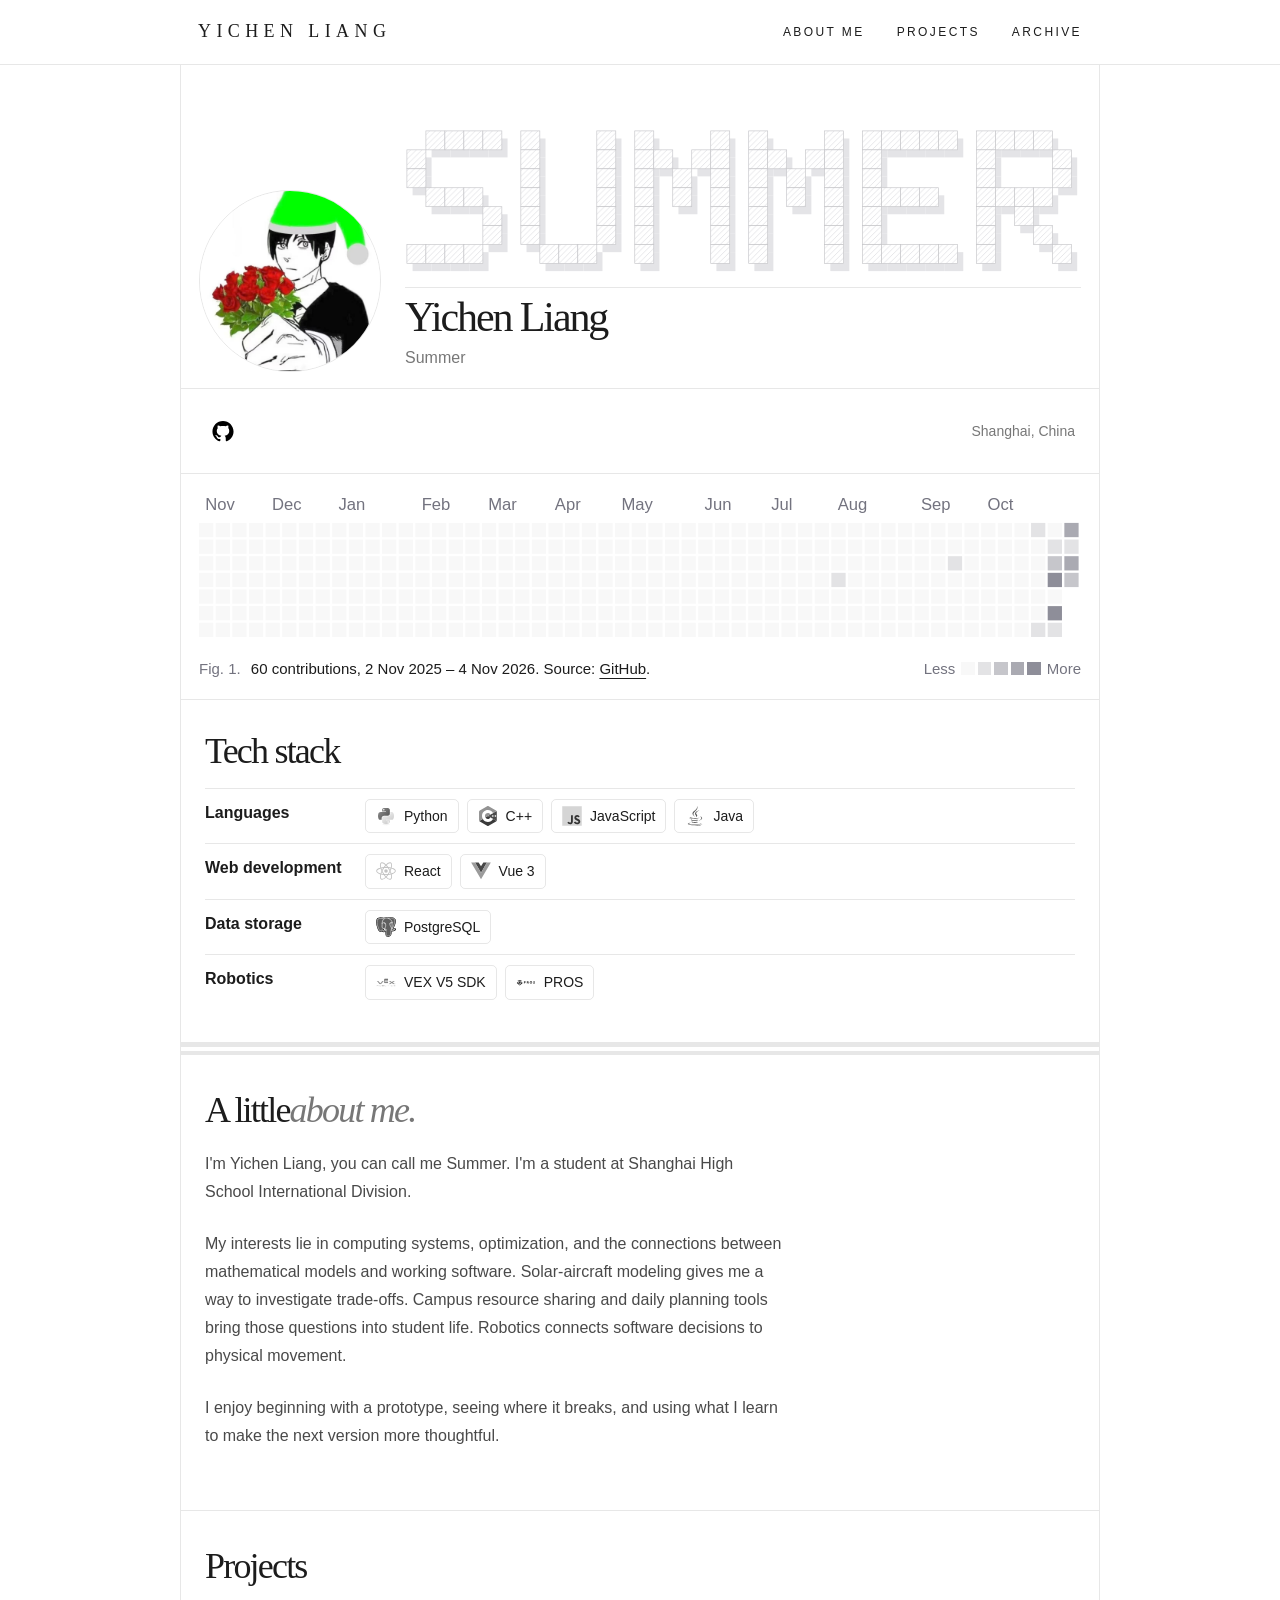
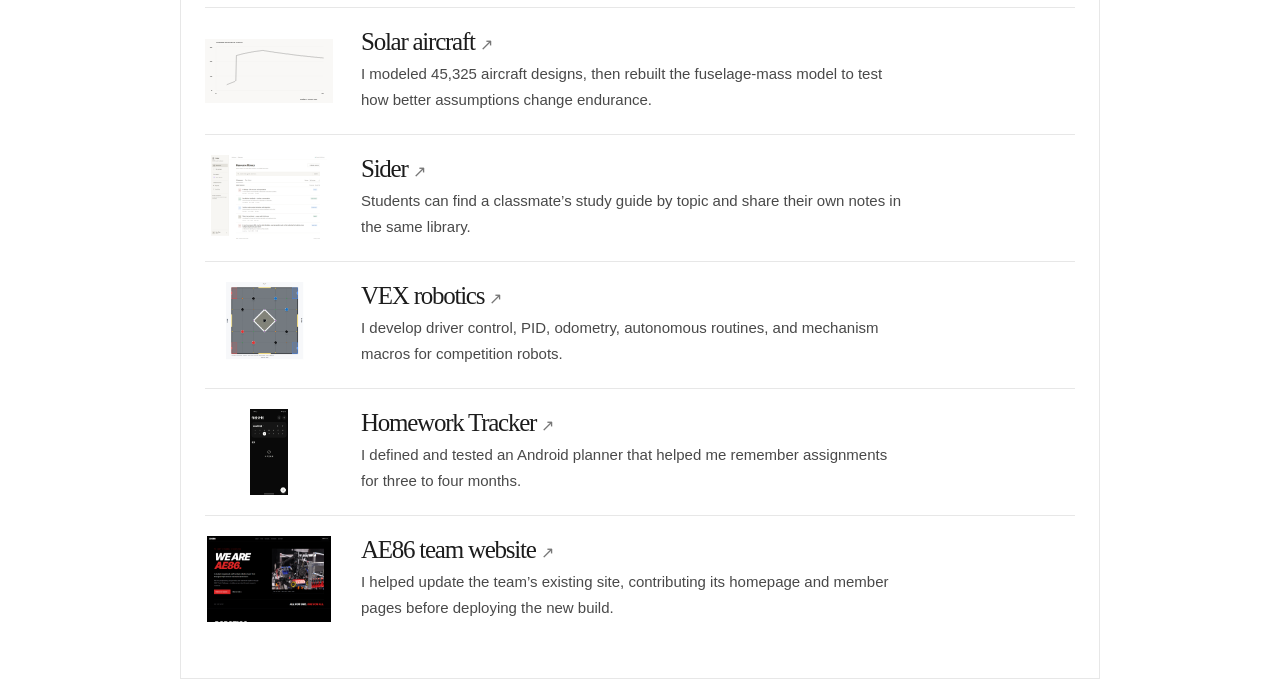
==== commit d29f14e3: "Update project details and remove duplicate archive entry" ====
--- a/index.html
+++ b/index.html
@@ -16,9 +16,9 @@
       <nav class="wrap" aria-label="Main navigation">
         <span class="logo">YICHEN LIANG</span>
         <div class="links">
-          <a class="github-icon-link" href="https://github.com/summerliang74" aria-label="Summer on GitHub">
-        </a><a class="link" href="#about">About Me</a
-          ><a class="link" href="#projects">Projects</a>  
+          <a class="link" href="#about">About Me</a
+          ><a class="link" href="#projects">Projects</a
+          ><a class="link" href="archive.html">Archive</a>
         </div>
       </nav>
     </header>
@@ -3491,7 +3491,7 @@
               <img src="assets/battery-response.svg" alt="" width="128" height="86" loading="lazy" />
               <div>
                 <h3>Solar aircraft <span aria-hidden="true">↗</span></h3>
-                <p>I modeled 45,325 aircraft designs to find when a heavier battery starts to cost more flight time than it adds.</p>
+                <p>I modeled 45,325 aircraft designs, then rebuilt the fuselage-mass model to test how better assumptions change endurance.</p>
               </div>
             </a>
           </li>
@@ -3509,7 +3509,7 @@
               <img src="assets/vex-field.png" alt="" width="128" height="86" loading="lazy" />
               <div>
                 <h3>VEX robotics <span aria-hidden="true">↗</span></h3>
-                <p>I wrote the driver controls for our competition robot. In autonomous mode, the team’s software coordinates turns, lifts, and pickups.</p>
+                <p>I develop driver control, PID, odometry, autonomous routines, and mechanism macros for competition robots.</p>
               </div>
             </a>
           </li>
@@ -3518,7 +3518,7 @@
               <img src="assets/planner-mobile.png" alt="" width="128" height="86" loading="lazy" />
               <div>
                 <h3>Homework Tracker <span aria-hidden="true">↗</span></h3>
-                <p>Enter an exam date and revision topics to get a daily study plan you can edit offline.</p>
+                <p>I defined and tested an Android planner that helped me remember assignments for three to four months.</p>
               </div>
             </a>
           </li>
@@ -3527,7 +3527,7 @@
               <img src="assets/ftc-home.png" alt="" width="128" height="86" loading="lazy" />
               <div>
                 <h3>AE86 team website <span aria-hidden="true">↗</span></h3>
-                <p>I built the site where visitors can follow FTC Team 22389’s robot designs from one season to the next.</p>
+                <p>I helped update the team’s existing site, contributing its homepage and member pages before deploying the new build.</p>
               </div>
             </a>
           </li>
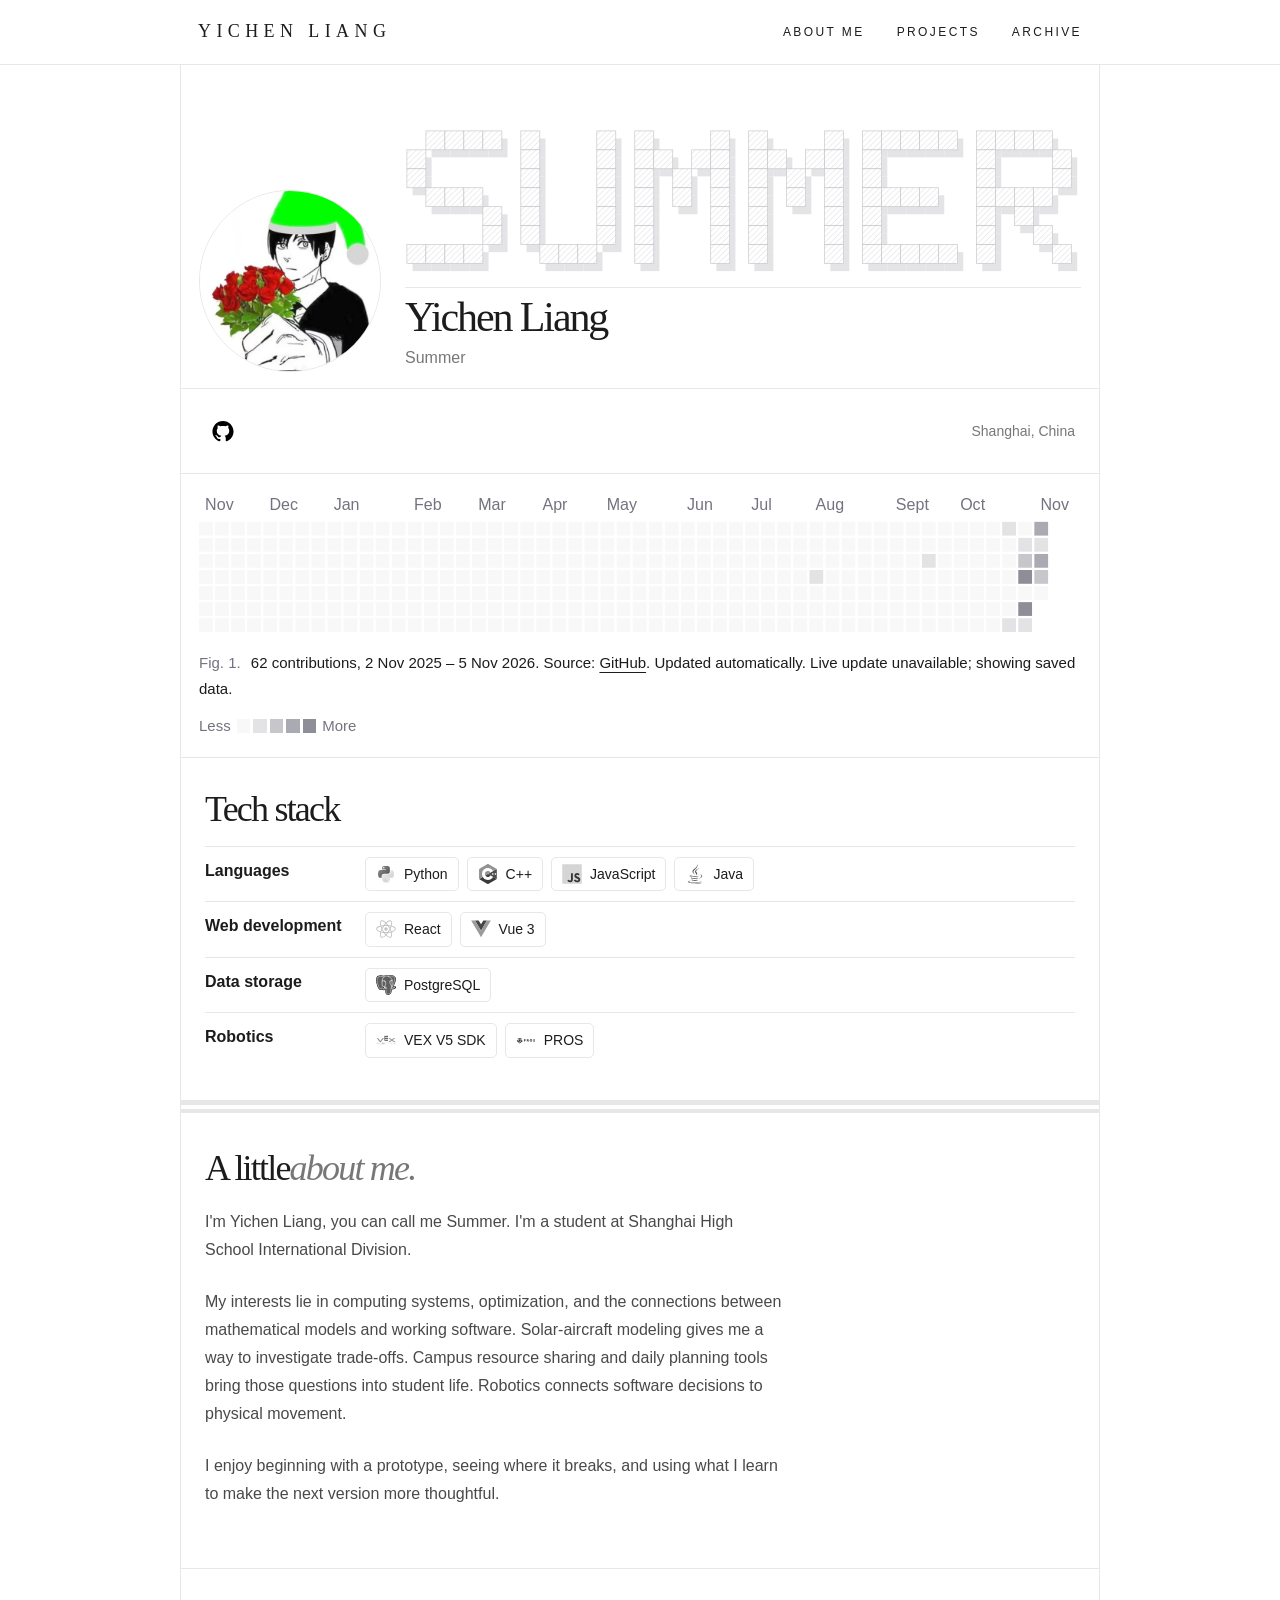
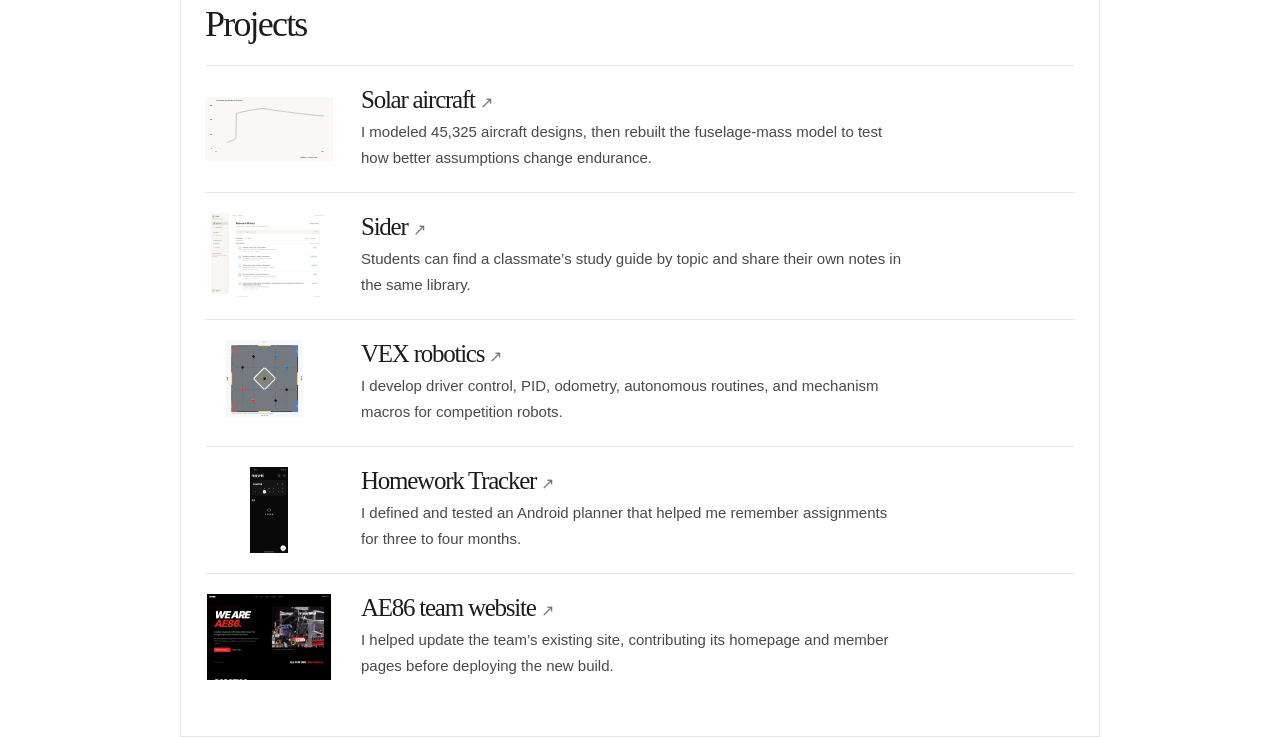
==== commit 60e15164: "Add scheduled contribution data fallback for homepage heatmap" ====
--- a/index.html
+++ b/index.html
@@ -3535,6 +3535,6 @@
       </section>
     </main>
     <output class="day-tip" hidden></output>
-    <script src="calendar.js"></script>
+    <script src="calendar.js?v=2"></script>
   </body>
 </html>
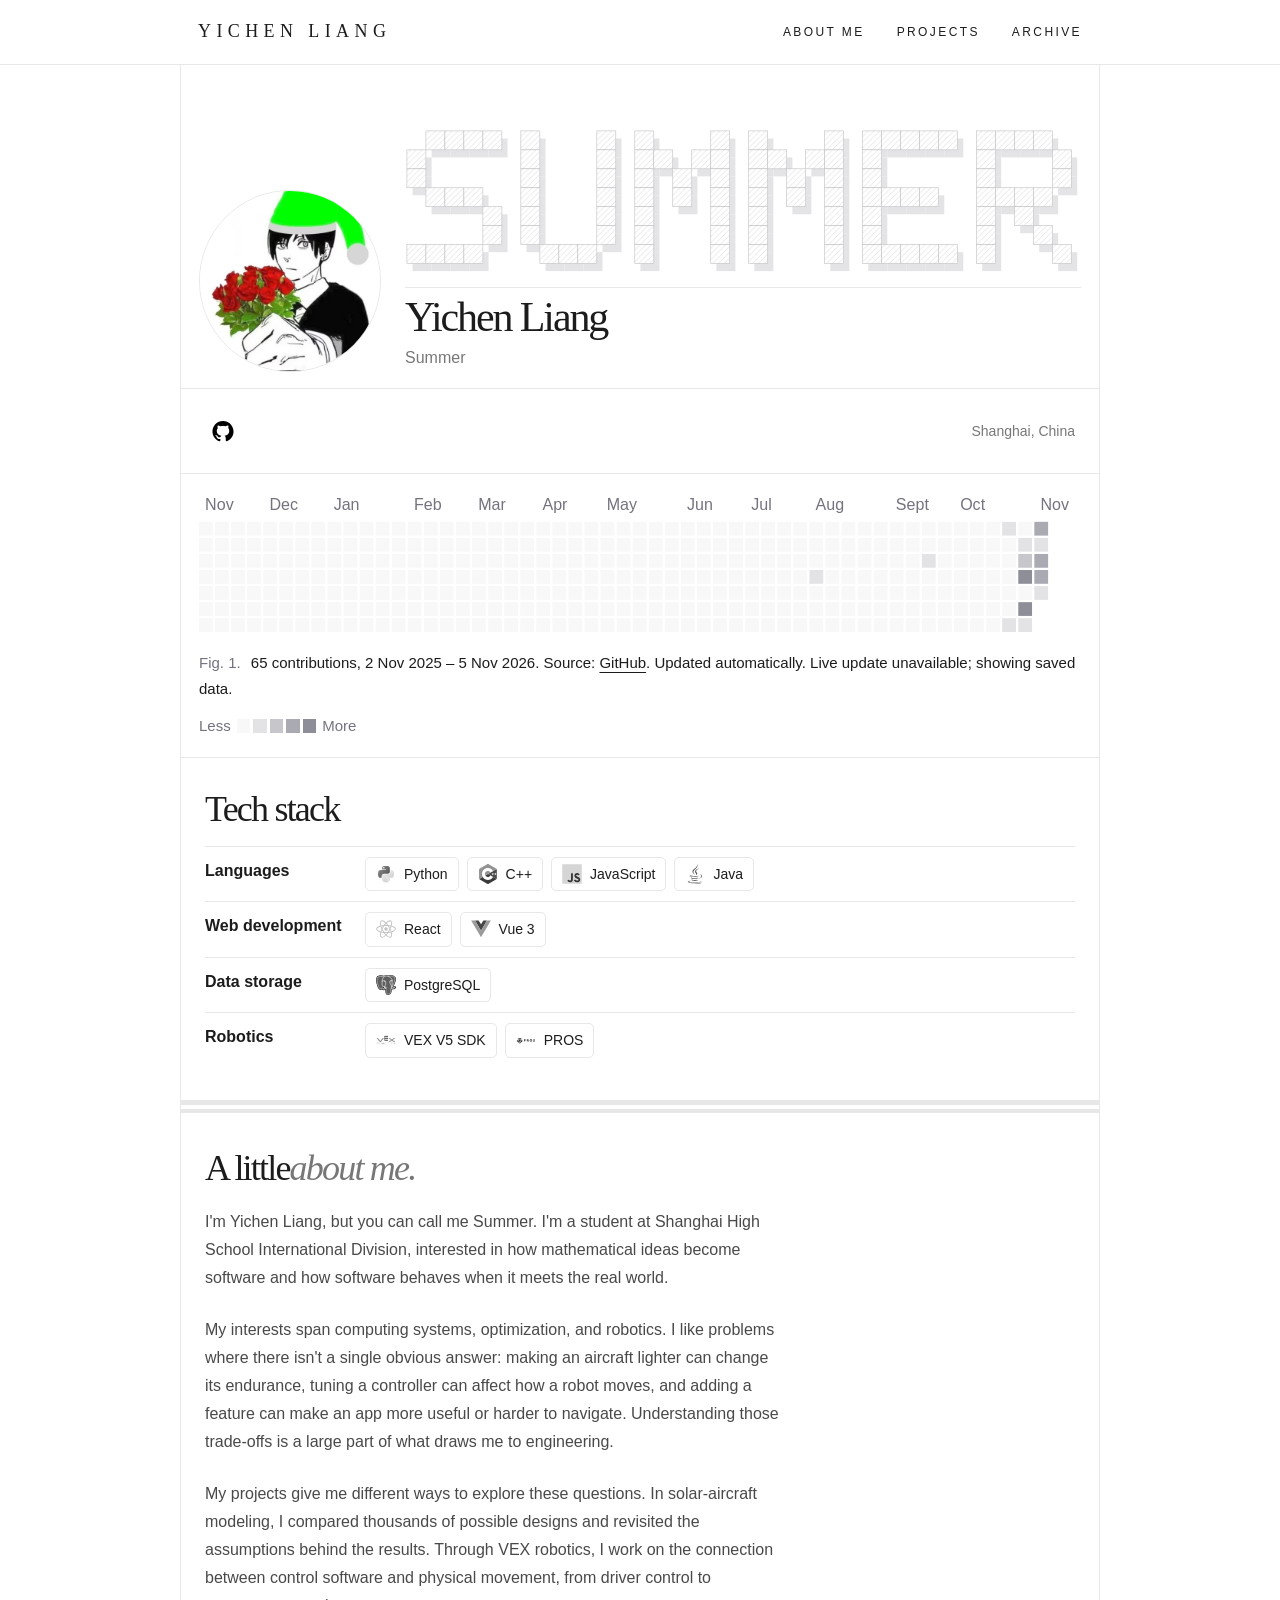
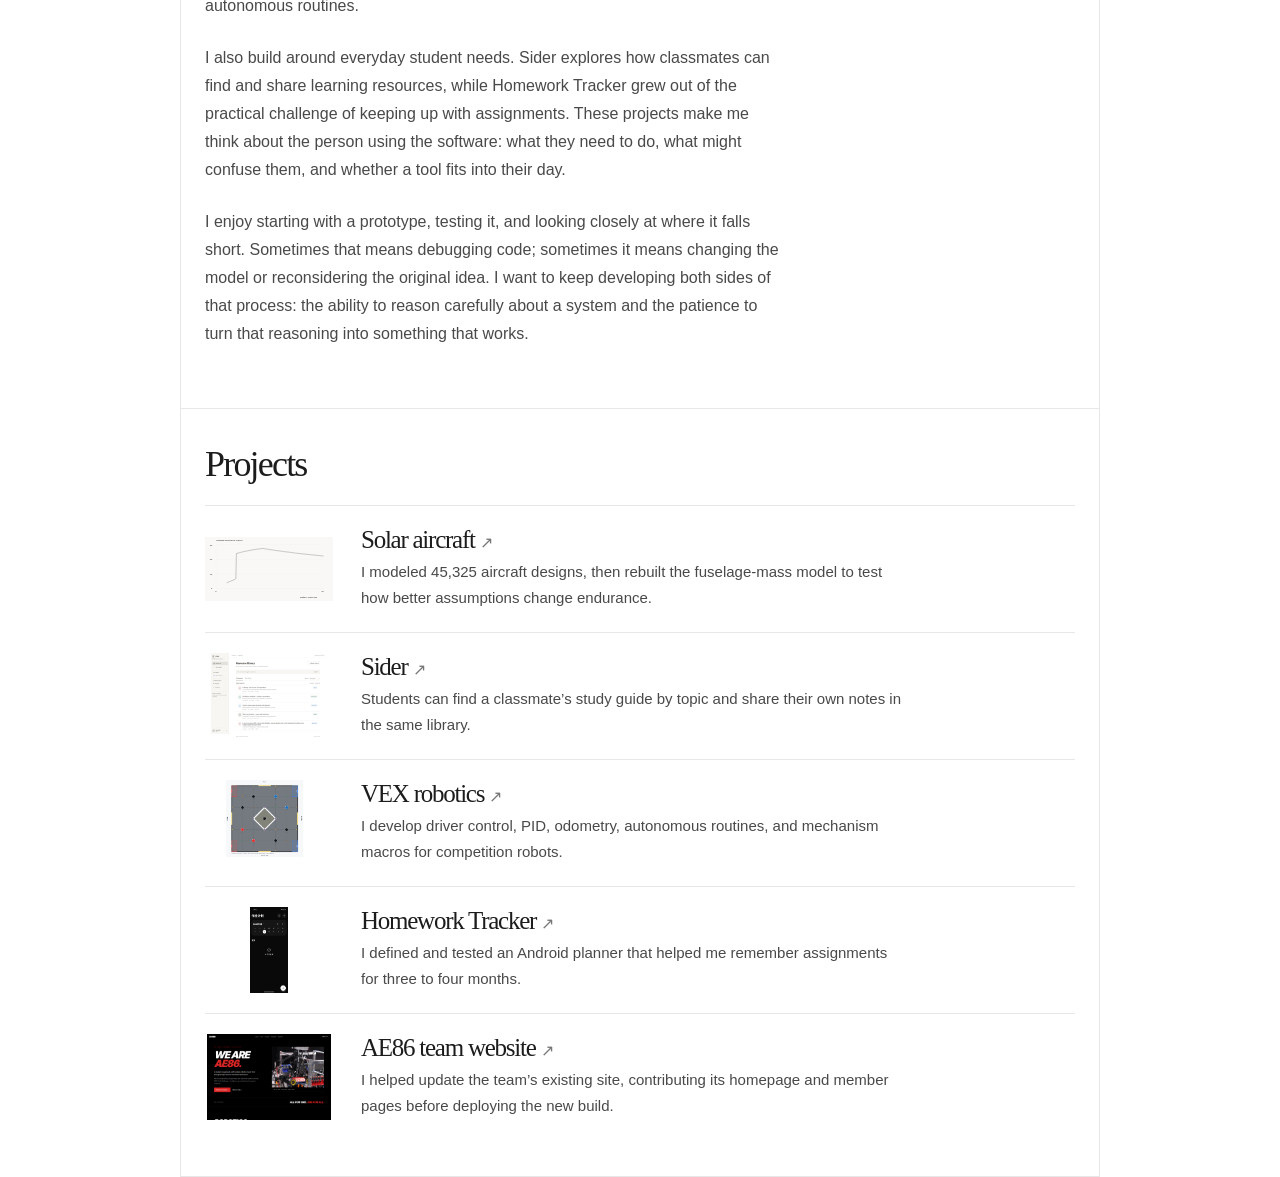
==== commit 4920a135: "Expand About Me with project interests and learning approach" ====
--- a/index.html
+++ b/index.html
@@ -3468,18 +3468,36 @@
         <div class="about-body">
           <blockquote>Understanding the system.<br />Questioning the trade-off.</blockquote>
           <p>
-            I'm Yichen Liang, you can call me Summer. I'm a student at Shanghai High School International
-            Division.
+            I'm Yichen Liang, but you can call me Summer. I'm a student at Shanghai High School
+            International Division, interested in how mathematical ideas become software and how
+            software behaves when it meets the real world.
           </p>
           <p>
-            My interests lie in computing systems, optimization, and the connections between
-            mathematical models and working software. Solar-aircraft modeling gives me a way to
-            investigate trade-offs. Campus resource sharing and daily planning tools bring those
-            questions into student life. Robotics connects software decisions to physical movement.
+            My interests span computing systems, optimization, and robotics. I like problems where
+            there isn't a single obvious answer: making an aircraft lighter can change its endurance,
+            tuning a controller can affect how a robot moves, and adding a feature can make an app
+            more useful or harder to navigate. Understanding those trade-offs is a large part of
+            what draws me to engineering.
           </p>
           <p>
-            I enjoy beginning with a prototype, seeing where it breaks, and using what I learn to
-            make the next version more thoughtful.
+            My projects give me different ways to explore these questions. In solar-aircraft
+            modeling, I compared thousands of possible designs and revisited the assumptions behind
+            the results. Through VEX robotics, I work on the connection between control software and
+            physical movement, from driver control to autonomous routines.
+          </p>
+          <p>
+            I also build around everyday student needs. Sider explores how classmates can find and
+            share learning resources, while Homework Tracker grew out of the practical challenge of
+            keeping up with assignments. These projects make me think about the person using the
+            software: what they need to do, what might confuse them, and whether a tool fits into
+            their day.
+          </p>
+          <p>
+            I enjoy starting with a prototype, testing it, and looking closely at where it falls
+            short. Sometimes that means debugging code; sometimes it means changing the model or
+            reconsidering the original idea. I want to keep developing both sides of that process:
+            the ability to reason carefully about a system and the patience to turn that reasoning
+            into something that works.
           </p>
         </div>
       </section>
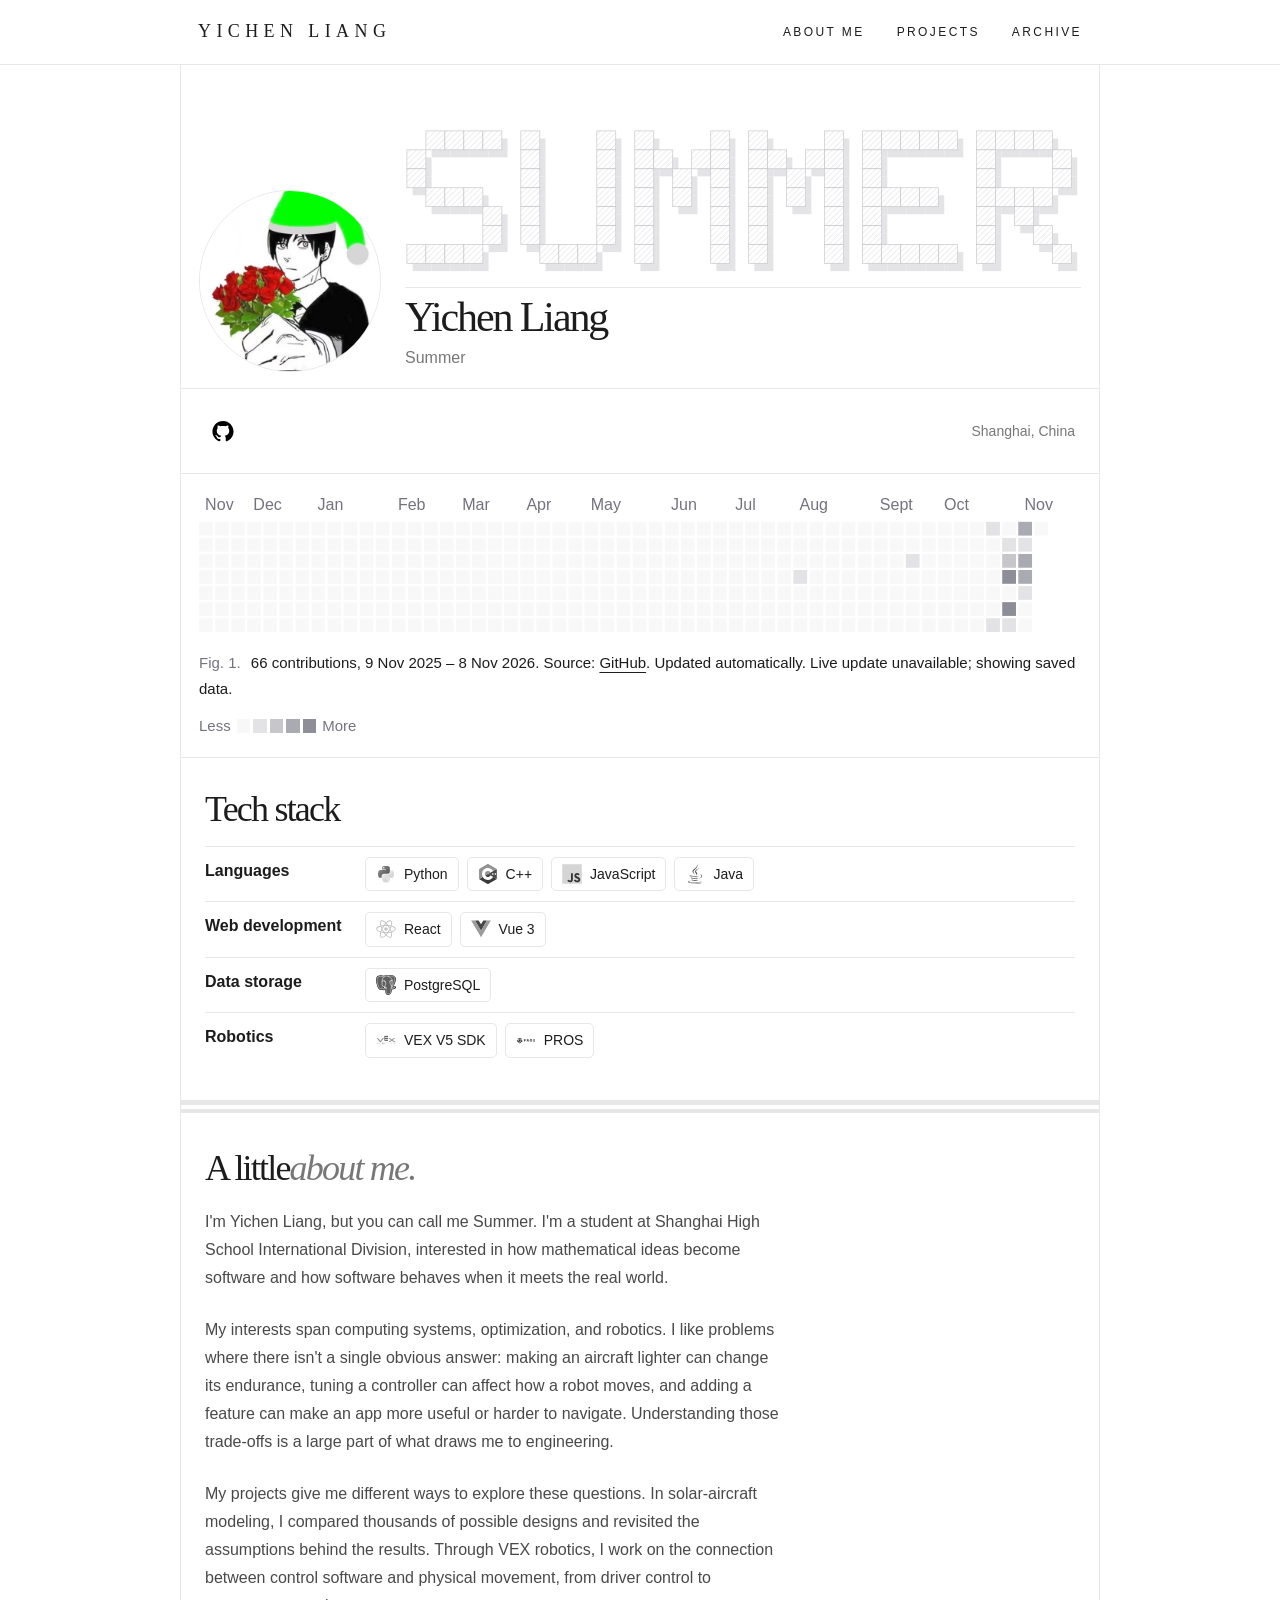
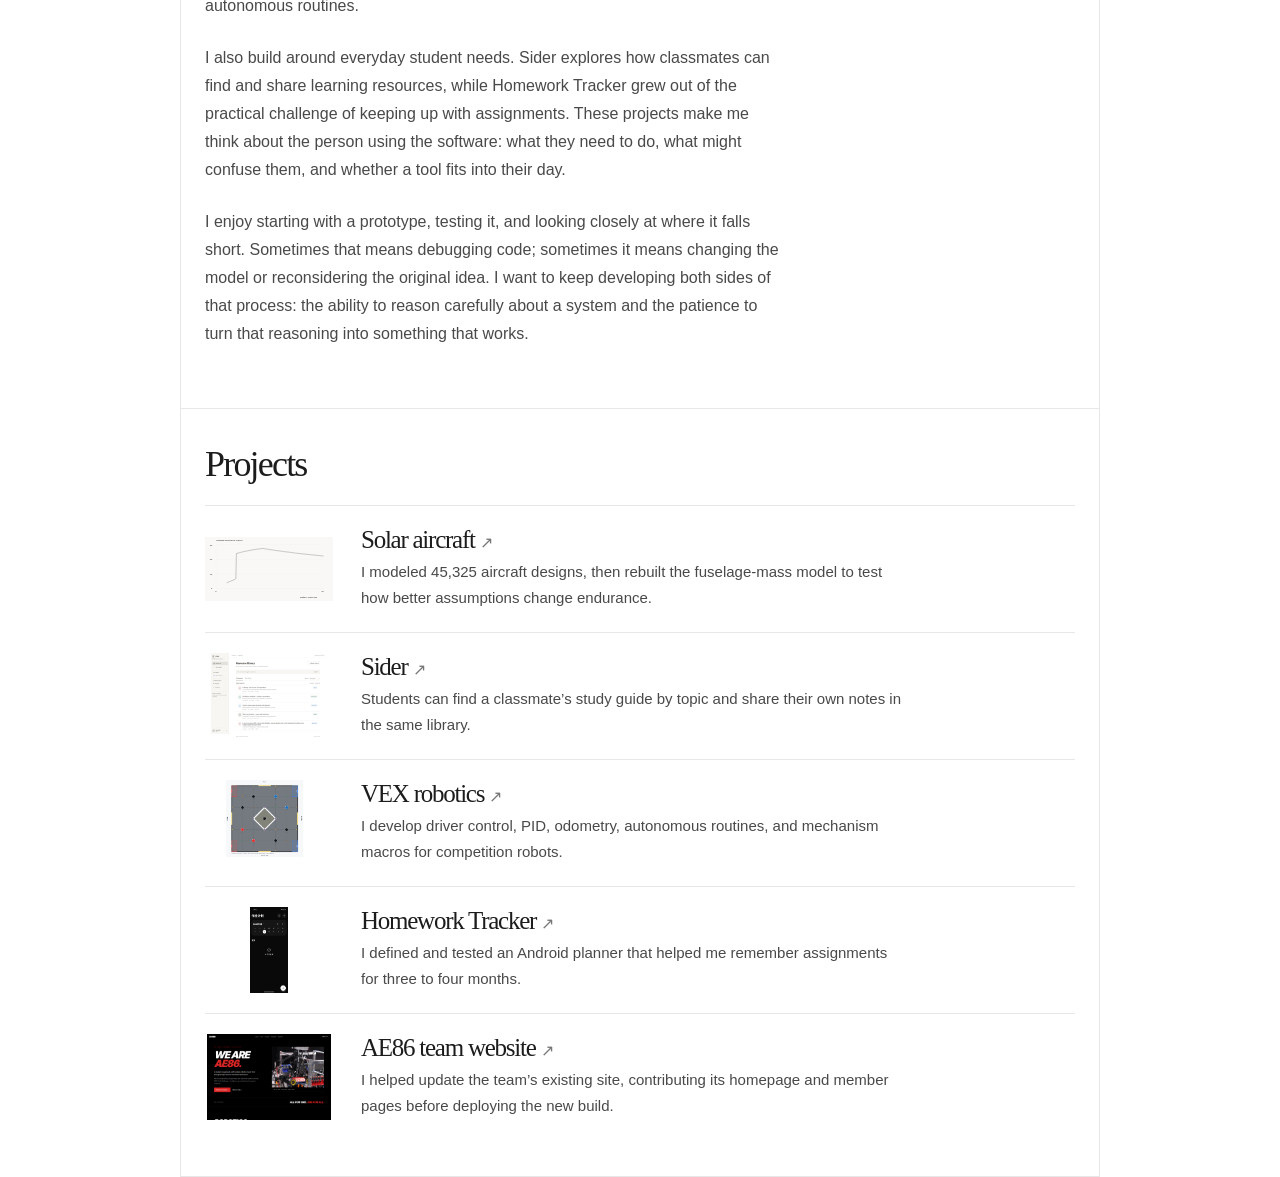
==== commit 5bbc47cb: "Add scroll reveals while keeping homepage entry immediate" ====
--- a/index.html
+++ b/index.html
@@ -3554,5 +3554,6 @@
     </main>
     <output class="day-tip" hidden></output>
     <script src="calendar.js?v=2"></script>
+    <script src="scroll-reveal.js"></script>
   </body>
 </html>
--- a/style.css
+++ b/style.css
@@ -925,3 +925,10 @@
 .profile-page nav .links {
   align-items: center;
 }
+.profile-page .reveal-pending {
+  opacity: 0;
+}
+
+@media (prefers-reduced-motion: reduce), print {
+  .profile-page .reveal-pending { opacity: 1; }
+}
